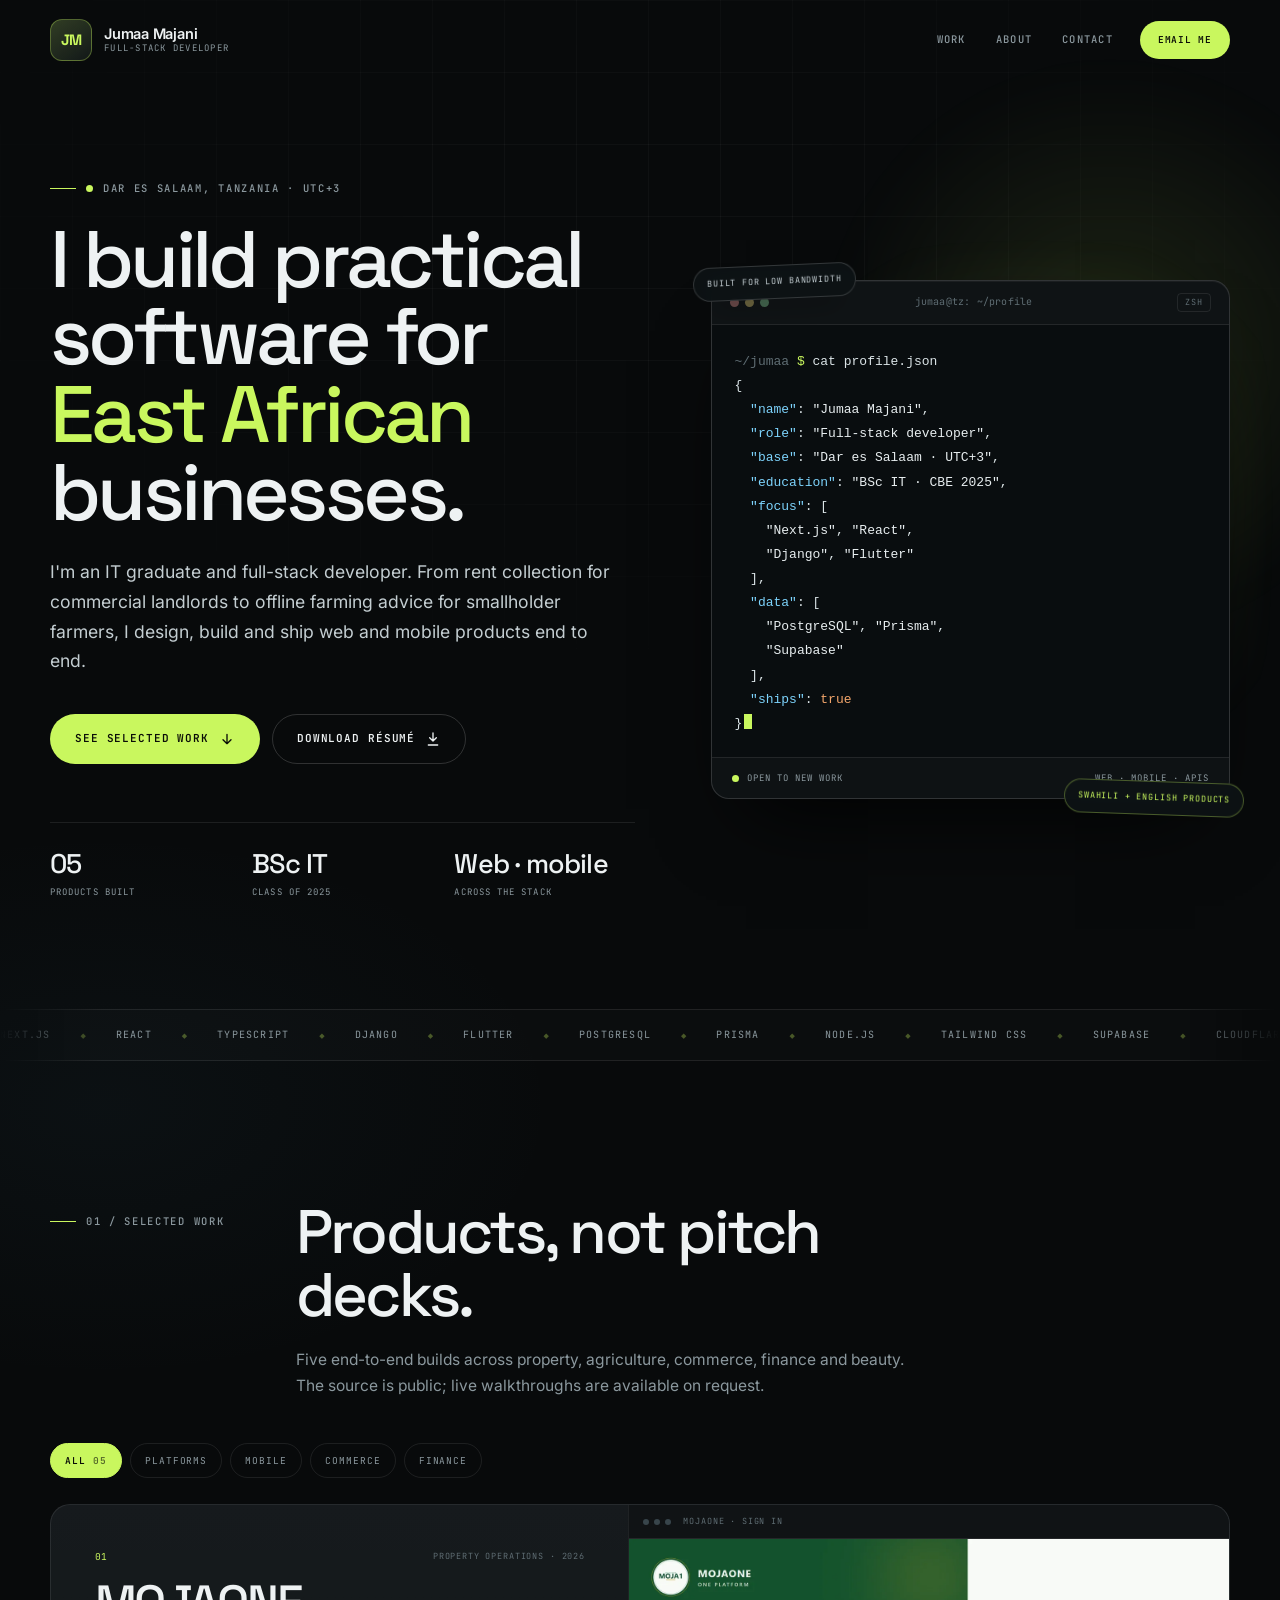
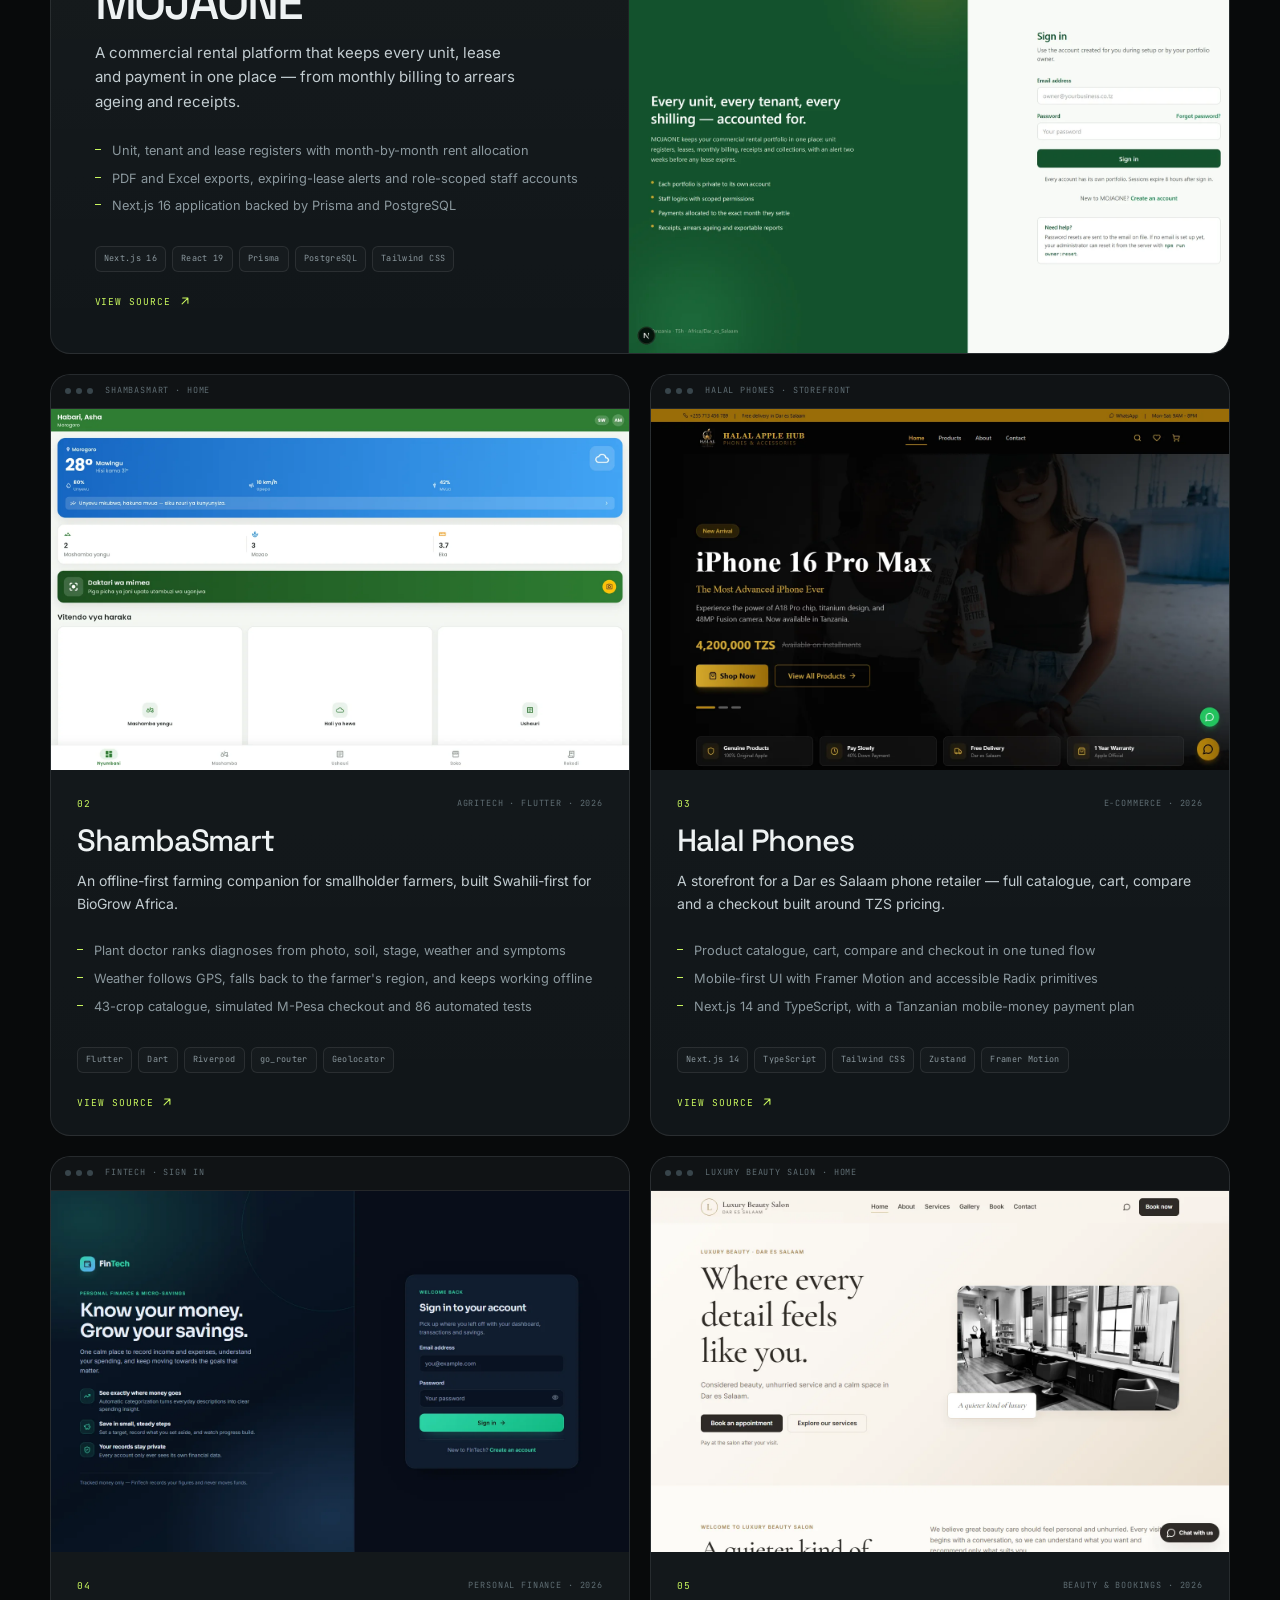
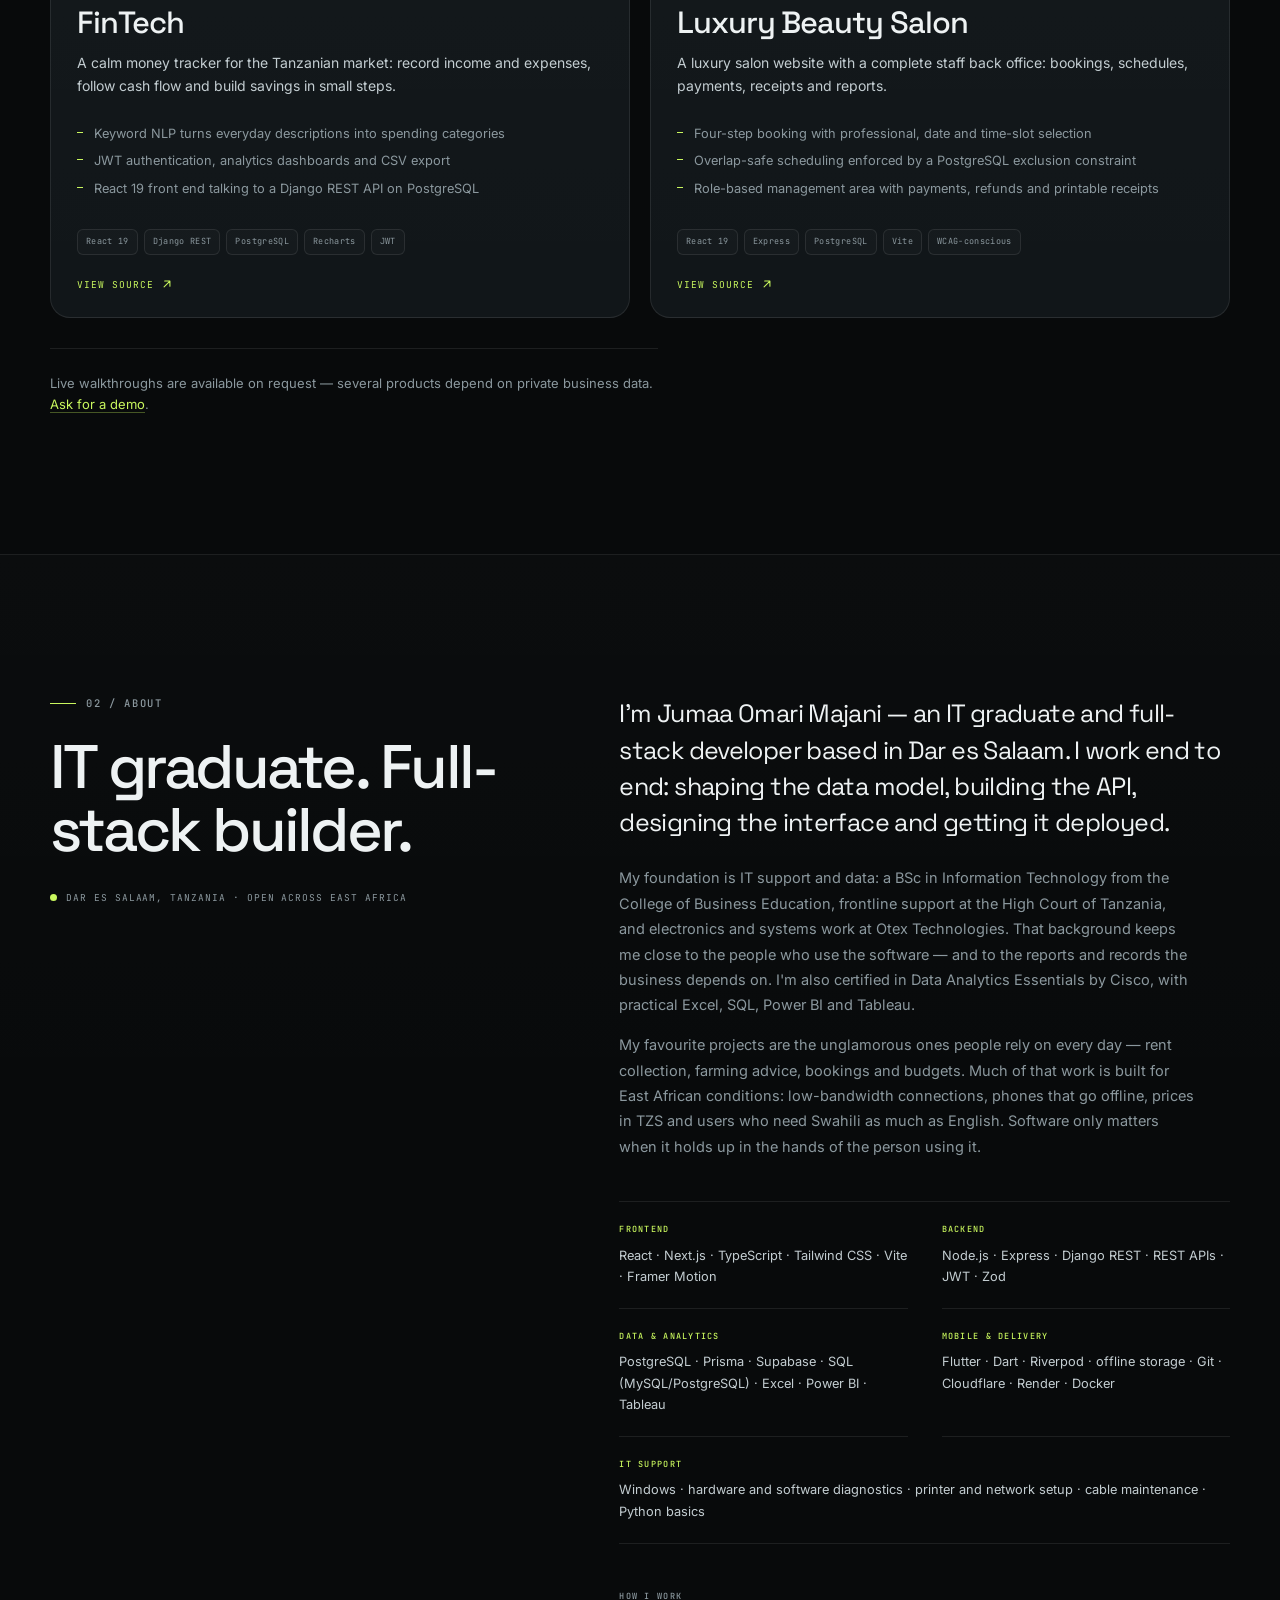
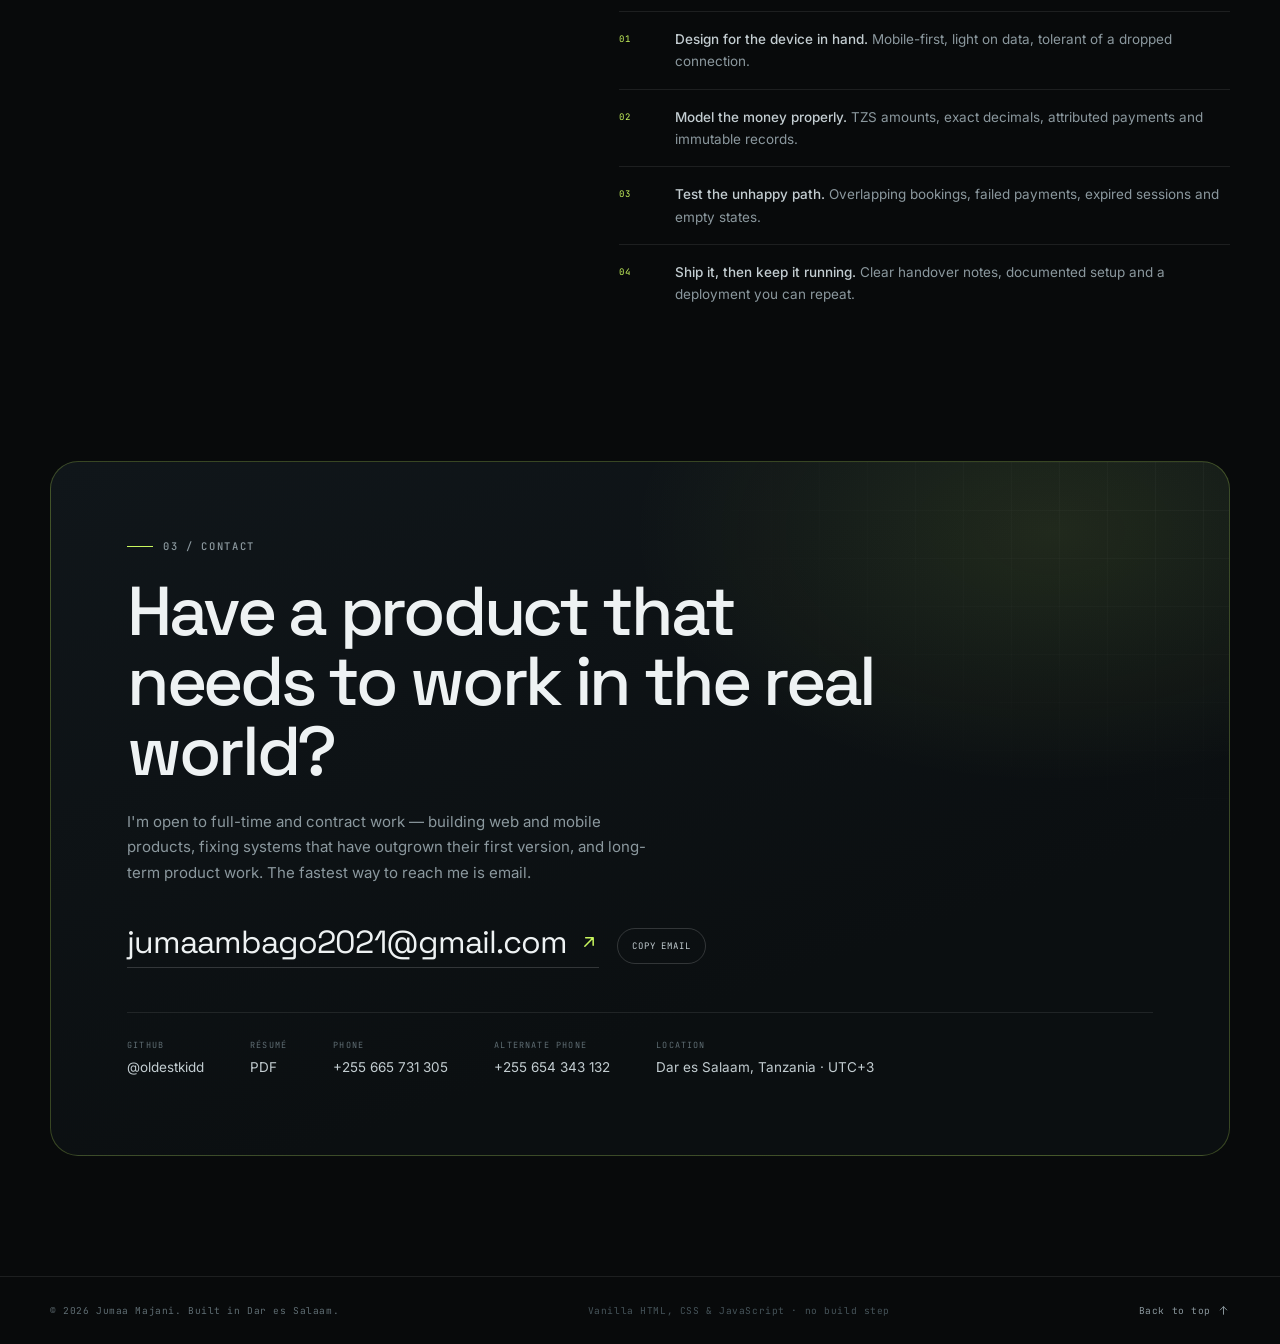
==== index.html @ 95058b96 "Publish portfolio with project case studies and downloadable CV" ====
<!doctype html>
<html lang="en">
<head>
  <meta charset="utf-8">
  <meta name="viewport" content="width=device-width, initial-scale=1">
  <title>Jumaa Majani — Full-Stack Developer &amp; IT Graduate</title>
  <meta name="description" content="Full-stack developer and IT graduate in Dar es Salaam building practical web and mobile products for East African businesses. Next.js, React, Django, Flutter, PostgreSQL and data analytics.">
  <meta name="author" content="Jumaa Omari Majani">
  <meta name="theme-color" content="#080a0b">
  <meta name="color-scheme" content="dark">

  <meta property="og:type" content="website">
  <meta property="og:url" content="https://oldestkidd.github.io/">
  <meta property="og:title" content="Jumaa Majani — Full-Stack Developer &amp; IT Graduate">
  <meta property="og:description" content="Practical web and mobile products for East African businesses, backed by IT support and data analytics.">
  <meta property="og:image" content="https://oldestkidd.github.io/assets/og-image.png">
  <meta property="og:image:width" content="1200">
  <meta property="og:image:height" content="630">
  <meta property="og:image:alt" content="Jumaa Majani, full-stack developer and IT graduate in Dar es Salaam">
  <meta name="twitter:card" content="summary_large_image">
  <meta name="twitter:title" content="Jumaa Majani — Full-Stack Developer &amp; IT Graduate">
  <meta name="twitter:description" content="Practical web and mobile products for East African businesses.">
  <meta name="twitter:image" content="https://oldestkidd.github.io/assets/og-image.png">

  <link rel="canonical" href="https://oldestkidd.github.io/">
  <link rel="icon" href="assets/favicon.svg" type="image/svg+xml">
  <link rel="apple-touch-icon" href="assets/favicon.svg">
  <link rel="preload" href="assets/fonts/space-grotesk.woff2" as="font" type="font/woff2" crossorigin>
  <link rel="preload" href="assets/fonts/inter.woff2" as="font" type="font/woff2" crossorigin>
  <link rel="stylesheet" href="styles.css">
  <noscript><link rel="stylesheet" href="noscript.css"></noscript>
  <script type="application/ld+json">
  {
    "@context": "https://schema.org",
    "@type": "Person",
    "name": "Jumaa Omari Majani",
    "alternateName": "Jumaa Majani",
    "jobTitle": "Full-stack Developer",
    "email": "mailto:jumaambago2021@gmail.com",
    "telephone": "+255665731305",
    "contactPoint": [
      { "@type": "ContactPoint", "telephone": "+255665731305", "contactType": "primary" },
      { "@type": "ContactPoint", "telephone": "+255654343132", "contactType": "alternate" }
    ],
    "url": "https://oldestkidd.github.io/",
    "sameAs": ["https://github.com/oldestkidd"],
    "address": { "@type": "PostalAddress", "addressLocality": "Dar es Salaam", "addressCountry": "TZ" },
    "alumniOf": { "@type": "CollegeOrUniversity", "name": "College of Business Education" },
    "hasCredential": {
      "@type": "EducationalOccupationalCredential",
      "name": "Data Analytics Essentials",
      "recognizedBy": { "@type": "Organization", "name": "Cisco" }
    },
    "knowsAbout": ["Next.js", "React", "Django", "Flutter", "PostgreSQL", "Prisma", "SQL", "Power BI", "Tableau", "data analytics"]
  }
  </script>
</head>
<body>
  <a class="skip-link" href="#main">Skip to content</a>
  <div class="scroll-progress" aria-hidden="true"><span id="scroll-progress-bar"></span></div>

  <header class="site-header" id="site-header">
    <div class="container header__inner">
      <a class="brand" href="#top" aria-label="Jumaa Majani, home">
        <span class="brand__mark" aria-hidden="true">JM</span>
        <span class="brand__text">
          <span class="brand__name">Jumaa Majani</span>
          <span class="brand__role">Full-stack developer</span>
        </span>
      </a>

      <button class="nav-toggle" id="nav-toggle" type="button" aria-expanded="false" aria-controls="primary-nav" aria-label="Open menu">
        <span></span>
        <span></span>
      </button>

      <nav class="nav" id="primary-nav" aria-label="Primary">
        <a class="nav__link" href="#work">Work</a>
        <a class="nav__link" href="#about">About</a>
        <a class="nav__link" href="#contact">Contact</a>
        <a class="btn btn--small nav__cta" href="mailto:jumaambago2021@gmail.com">Email me</a>
        <a class="nav__mobile-cv" href="assets/jumaa-majani-cv.pdf" download>Download résumé (PDF)</a>
      </nav>
    </div>
  </header>

  <main id="main">
    <section class="hero" id="top">
      <div class="hero__glow" aria-hidden="true"></div>
      <div class="container hero__inner">
        <div class="hero__copy" data-reveal>
          <p class="eyebrow"><span class="status-dot" aria-hidden="true"></span> Dar es Salaam, Tanzania · UTC+3</p>
          <h1>I build practical software for <span class="accent">East African</span> businesses.</h1>
          <p class="hero__lede">I'm an IT graduate and full-stack developer. From rent collection for commercial landlords to offline farming advice for smallholder farmers, I design, build and ship web and mobile products end to end.</p>

          <div class="hero__actions">
            <a class="btn" href="#work">
              See selected work
              <svg class="icon" viewBox="0 0 24 24" aria-hidden="true"><path d="M12 5v14M6 13l6 6 6-6"/></svg>
            </a>
            <a class="btn btn--ghost" href="assets/jumaa-majani-cv.pdf" download>
              Download résumé
              <svg class="icon" viewBox="0 0 24 24" aria-hidden="true"><path d="M12 3v12M7 10l5 5 5-5M5 21h14"/></svg>
            </a>
          </div>

          <dl class="hero__stats">
            <div>
              <dt>05</dt>
              <dd>Products built</dd>
            </div>
            <div>
              <dt>BSc IT</dt>
              <dd>Class of 2025</dd>
            </div>
            <div>
              <dt>Web · mobile</dt>
              <dd>Across the stack</dd>
            </div>
          </dl>
        </div>

        <div class="hero__visual" data-reveal>
          <div class="terminal">
            <div class="terminal__bar">
              <span class="terminal__dots" aria-hidden="true"><i></i><i></i><i></i></span>
              <span class="terminal__title">jumaa@tz: ~/profile</span>
              <span class="terminal__badge" aria-hidden="true">zsh</span>
            </div>
            <pre class="terminal__code" aria-label="Profile summary"><code><span class="t-muted">~/jumaa</span> <span class="t-accent">$</span> cat profile.json
{
  <span class="t-key">"name"</span>: <span class="t-string">"Jumaa Majani"</span>,
  <span class="t-key">"role"</span>: <span class="t-string">"Full-stack developer"</span>,
  <span class="t-key">"base"</span>: <span class="t-string">"Dar es Salaam · UTC+3"</span>,
  <span class="t-key">"education"</span>: <span class="t-string">"BSc IT · CBE 2025"</span>,
  <span class="t-key">"focus"</span>: [
    <span class="t-string">"Next.js"</span>, <span class="t-string">"React"</span>,
    <span class="t-string">"Django"</span>, <span class="t-string">"Flutter"</span>
  ],
  <span class="t-key">"data"</span>: [
    <span class="t-string">"PostgreSQL"</span>, <span class="t-string">"Prisma"</span>,
    <span class="t-string">"Supabase"</span>
  ],
  <span class="t-key">"ships"</span>: <span class="t-bool">true</span>
}<span class="terminal__cursor" aria-hidden="true"></span></code></pre>
            <div class="terminal__foot">
              <span><span class="status-dot" aria-hidden="true"></span> Open to new work</span>
              <span>web · mobile · APIs</span>
            </div>
          </div>

          <div class="hero__chip hero__chip--one" aria-hidden="true">Built for low bandwidth</div>
          <div class="hero__chip hero__chip--two" aria-hidden="true">Swahili + English products</div>
        </div>
      </div>

      <div class="marquee" aria-label="Technologies I work with">
        <div class="marquee__track">
          <span>Next.js</span><i aria-hidden="true">◆</i><span>React</span><i aria-hidden="true">◆</i><span>TypeScript</span><i aria-hidden="true">◆</i><span>Django</span><i aria-hidden="true">◆</i><span>Flutter</span><i aria-hidden="true">◆</i><span>PostgreSQL</span><i aria-hidden="true">◆</i><span>Prisma</span><i aria-hidden="true">◆</i><span>Node.js</span><i aria-hidden="true">◆</i><span>Tailwind CSS</span><i aria-hidden="true">◆</i><span>Supabase</span><i aria-hidden="true">◆</i><span>Cloudflare</span><i aria-hidden="true">◆</i><span>Render</span><i aria-hidden="true">◆</i>
          <span>Next.js</span><i aria-hidden="true">◆</i><span>React</span><i aria-hidden="true">◆</i><span>TypeScript</span><i aria-hidden="true">◆</i><span>Django</span><i aria-hidden="true">◆</i><span>Flutter</span><i aria-hidden="true">◆</i><span>PostgreSQL</span><i aria-hidden="true">◆</i><span>Prisma</span><i aria-hidden="true">◆</i><span>Node.js</span><i aria-hidden="true">◆</i><span>Tailwind CSS</span><i aria-hidden="true">◆</i><span>Supabase</span><i aria-hidden="true">◆</i><span>Cloudflare</span><i aria-hidden="true">◆</i><span>Render</span><i aria-hidden="true">◆</i>
        </div>
      </div>
    </section>

    <section class="work" id="work">
      <div class="container">
        <div class="section-head" data-reveal>
          <p class="eyebrow">01 / Selected work</p>
          <div>
            <h2>Products, not pitch decks.</h2>
            <p class="section-lede">Five end-to-end builds across property, agriculture, commerce, finance and beauty. The source is public; live walkthroughs are available on request.</p>
          </div>
        </div>

        <div class="work-filter" role="group" aria-label="Filter projects" data-reveal>
          <button class="filter is-active" type="button" data-filter="all" aria-pressed="true">All <span>05</span></button>
          <button class="filter" type="button" data-filter="platform" aria-pressed="false">Platforms</button>
          <button class="filter" type="button" data-filter="mobile" aria-pressed="false">Mobile</button>
          <button class="filter" type="button" data-filter="commerce" aria-pressed="false">Commerce</button>
          <button class="filter" type="button" data-filter="finance" aria-pressed="false">Finance</button>
        </div>

        <div class="work-grid" id="work-grid">
          <article class="project project--featured" data-cat="platform" data-reveal>
            <div class="project__media">
              <div class="browser" aria-hidden="true">
                <span class="browser__dots"><i></i><i></i><i></i></span>
                <span class="browser__label">MOJAONE · sign in</span>
              </div>
              <div class="project__shot">
                <img src="assets/projects/mojaone.webp" width="1600" height="1000" loading="lazy" alt="MOJAONE sign-in screen: a dark green brand panel reads 'Every unit, every tenant, every shilling — accounted for.'">
              </div>
            </div>
            <div class="project__body">
              <div class="project__top">
                <span class="project__index">01</span>
                <span class="project__cat">Property operations · 2026</span>
              </div>
              <h3>MOJAONE</h3>
              <p class="project__desc">A commercial rental platform that keeps every unit, lease and payment in one place — from monthly billing to arrears ageing and receipts.</p>
              <ul class="project__points">
                <li>Unit, tenant and lease registers with month-by-month rent allocation</li>
                <li>PDF and Excel exports, expiring-lease alerts and role-scoped staff accounts</li>
                <li>Next.js 16 application backed by Prisma and PostgreSQL</li>
              </ul>
              <ul class="tags" aria-label="Technologies">
                <li>Next.js 16</li><li>React 19</li><li>Prisma</li><li>PostgreSQL</li><li>Tailwind CSS</li>
              </ul>
              <a class="project__link" href="https://github.com/oldestkidd/mojaone" target="_blank" rel="noopener noreferrer">
                View source
                <svg class="icon" viewBox="0 0 24 24" aria-hidden="true"><path d="M7 17 17 7M8 7h9v9"/></svg>
              </a>
            </div>
          </article>

          <article class="project" data-cat="mobile" data-reveal>
            <div class="project__media">
              <div class="browser" aria-hidden="true">
                <span class="browser__dots"><i></i><i></i><i></i></span>
                <span class="browser__label">ShambaSmart · home</span>
              </div>
              <div class="project__shot">
                <img src="assets/projects/shambasmart.webp" width="1600" height="1000" loading="lazy" alt="ShambaSmart home screen in Swahili, showing weather for Morogoro, two farms, three crops and quick actions.">
              </div>
            </div>
            <div class="project__body">
              <div class="project__top">
                <span class="project__index">02</span>
                <span class="project__cat">AgriTech · Flutter · 2026</span>
              </div>
              <h3>ShambaSmart</h3>
              <p class="project__desc">An offline-first farming companion for smallholder farmers, built Swahili-first for BioGrow Africa.</p>
              <ul class="project__points">
                <li>Plant doctor ranks diagnoses from photo, soil, stage, weather and symptoms</li>
                <li>Weather follows GPS, falls back to the farmer's region, and keeps working offline</li>
                <li>43-crop catalogue, simulated M-Pesa checkout and 86 automated tests</li>
              </ul>
              <ul class="tags" aria-label="Technologies">
                <li>Flutter</li><li>Dart</li><li>Riverpod</li><li>go_router</li><li>Geolocator</li>
              </ul>
              <a class="project__link" href="https://github.com/oldestkidd/shambasmart2" target="_blank" rel="noopener noreferrer">
                View source
                <svg class="icon" viewBox="0 0 24 24" aria-hidden="true"><path d="M7 17 17 7M8 7h9v9"/></svg>
              </a>
            </div>
          </article>

          <article class="project" data-cat="commerce" data-reveal>
            <div class="project__media">
              <div class="browser" aria-hidden="true">
                <span class="browser__dots"><i></i><i></i><i></i></span>
                <span class="browser__label">Halal Phones · storefront</span>
              </div>
              <div class="project__shot">
                <img src="assets/projects/halal-phones.webp" width="1440" height="900" loading="lazy" alt="Halal Apple Hub storefront with a dark hero, iPhone 16 Pro Max, TZS pricing and a Shop Now button.">
              </div>
            </div>
            <div class="project__body">
              <div class="project__top">
                <span class="project__index">03</span>
                <span class="project__cat">E-commerce · 2026</span>
              </div>
              <h3>Halal Phones</h3>
              <p class="project__desc">A storefront for a Dar es Salaam phone retailer — full catalogue, cart, compare and a checkout built around TZS pricing.</p>
              <ul class="project__points">
                <li>Product catalogue, cart, compare and checkout in one tuned flow</li>
                <li>Mobile-first UI with Framer Motion and accessible Radix primitives</li>
                <li>Next.js 14 and TypeScript, with a Tanzanian mobile-money payment plan</li>
              </ul>
              <ul class="tags" aria-label="Technologies">
                <li>Next.js 14</li><li>TypeScript</li><li>Tailwind CSS</li><li>Zustand</li><li>Framer Motion</li>
              </ul>
              <a class="project__link" href="https://github.com/oldestkidd/halal-phones" target="_blank" rel="noopener noreferrer">
                View source
                <svg class="icon" viewBox="0 0 24 24" aria-hidden="true"><path d="M7 17 17 7M8 7h9v9"/></svg>
              </a>
            </div>
          </article>

          <article class="project" data-cat="finance" data-reveal>
            <div class="project__media">
              <div class="browser" aria-hidden="true">
                <span class="browser__dots"><i></i><i></i><i></i></span>
                <span class="browser__label">FinTech · sign in</span>
              </div>
              <div class="project__shot">
                <img src="assets/projects/fintech.webp" width="1440" height="900" loading="lazy" alt="FinTech sign-in page with the headline 'Know your money. Grow your savings.' and a green login form.">
              </div>
            </div>
            <div class="project__body">
              <div class="project__top">
                <span class="project__index">04</span>
                <span class="project__cat">Personal finance · 2026</span>
              </div>
              <h3>FinTech</h3>
              <p class="project__desc">A calm money tracker for the Tanzanian market: record income and expenses, follow cash flow and build savings in small steps.</p>
              <ul class="project__points">
                <li>Keyword NLP turns everyday descriptions into spending categories</li>
                <li>JWT authentication, analytics dashboards and CSV export</li>
                <li>React 19 front end talking to a Django REST API on PostgreSQL</li>
              </ul>
              <ul class="tags" aria-label="Technologies">
                <li>React 19</li><li>Django REST</li><li>PostgreSQL</li><li>Recharts</li><li>JWT</li>
              </ul>
              <a class="project__link" href="https://github.com/oldestkidd/fintech-app" target="_blank" rel="noopener noreferrer">
                View source
                <svg class="icon" viewBox="0 0 24 24" aria-hidden="true"><path d="M7 17 17 7M8 7h9v9"/></svg>
              </a>
            </div>
          </article>

          <article class="project" data-cat="platform" data-reveal>
            <div class="project__media">
              <div class="browser" aria-hidden="true">
                <span class="browser__dots"><i></i><i></i><i></i></span>
                <span class="browser__label">Luxury Beauty Salon · home</span>
              </div>
              <div class="project__shot">
                <img src="assets/projects/salon.webp" width="1440" height="900" loading="lazy" alt="Luxury Beauty Salon home page with editorial typography, a salon interior photo and a booking button.">
              </div>
            </div>
            <div class="project__body">
              <div class="project__top">
                <span class="project__index">05</span>
                <span class="project__cat">Beauty & bookings · 2026</span>
              </div>
              <h3>Luxury Beauty Salon</h3>
              <p class="project__desc">A luxury salon website with a complete staff back office: bookings, schedules, payments, receipts and reports.</p>
              <ul class="project__points">
                <li>Four-step booking with professional, date and time-slot selection</li>
                <li>Overlap-safe scheduling enforced by a PostgreSQL exclusion constraint</li>
                <li>Role-based management area with payments, refunds and printable receipts</li>
              </ul>
              <ul class="tags" aria-label="Technologies">
                <li>React 19</li><li>Express</li><li>PostgreSQL</li><li>Vite</li><li>WCAG-conscious</li>
              </ul>
              <a class="project__link" href="https://github.com/oldestkidd/Salon" target="_blank" rel="noopener noreferrer">
                View source
                <svg class="icon" viewBox="0 0 24 24" aria-hidden="true"><path d="M7 17 17 7M8 7h9v9"/></svg>
              </a>
            </div>
          </article>
        </div>

        <p class="work-note" data-reveal>Live walkthroughs are available on request — several products depend on private business data. <a href="mailto:jumaambago2021@gmail.com?subject=Portfolio%20walkthrough">Ask for a demo</a>.</p>
      </div>
    </section>

    <section class="about" id="about">
      <div class="container about__grid">
        <div class="about__intro" data-reveal>
          <p class="eyebrow">02 / About</p>
          <h2>IT graduate. Full-stack builder.</h2>
          <p class="about__meta"><span class="status-dot" aria-hidden="true"></span> Dar es Salaam, Tanzania · open across East Africa</p>
        </div>

        <div class="about__body" data-reveal>
          <p class="about__lead">I'm Jumaa Omari Majani — an IT graduate and full-stack developer based in Dar es Salaam. I work end to end: shaping the data model, building the API, designing the interface and getting it deployed.</p>
          <p>My foundation is IT support and data: a BSc in Information Technology from the College of Business Education, frontline support at the High Court of Tanzania, and electronics and systems work at Otex Technologies. That background keeps me close to the people who use the software — and to the reports and records the business depends on. I'm also certified in Data Analytics Essentials by Cisco, with practical Excel, SQL, Power BI and Tableau.</p>
          <p>My favourite projects are the unglamorous ones people rely on every day — rent collection, farming advice, bookings and budgets. Much of that work is built for East African conditions: low-bandwidth connections, phones that go offline, prices in TZS and users who need Swahili as much as English. Software only matters when it holds up in the hands of the person using it.</p>

          <div class="skills">
            <div class="skill">
              <h3>Frontend</h3>
              <p>React · Next.js · TypeScript · Tailwind CSS · Vite · Framer Motion</p>
            </div>
            <div class="skill">
              <h3>Backend</h3>
              <p>Node.js · Express · Django REST · REST APIs · JWT · Zod</p>
            </div>
            <div class="skill">
              <h3>Data &amp; analytics</h3>
              <p>PostgreSQL · Prisma · Supabase · SQL (MySQL/PostgreSQL) · Excel · Power BI · Tableau</p>
            </div>
            <div class="skill">
              <h3>Mobile &amp; delivery</h3>
              <p>Flutter · Dart · Riverpod · offline storage · Git · Cloudflare · Render · Docker</p>
            </div>
            <div class="skill">
              <h3>IT support</h3>
              <p>Windows · hardware and software diagnostics · printer and network setup · cable maintenance · Python basics</p>
            </div>
          </div>

          <div class="principles">
            <h3 class="principles__title">How I work</h3>
            <ol>
              <li>
                <span>01</span>
                <p><strong>Design for the device in hand.</strong> Mobile-first, light on data, tolerant of a dropped connection.</p>
              </li>
              <li>
                <span>02</span>
                <p><strong>Model the money properly.</strong> TZS amounts, exact decimals, attributed payments and immutable records.</p>
              </li>
              <li>
                <span>03</span>
                <p><strong>Test the unhappy path.</strong> Overlapping bookings, failed payments, expired sessions and empty states.</p>
              </li>
              <li>
                <span>04</span>
                <p><strong>Ship it, then keep it running.</strong> Clear handover notes, documented setup and a deployment you can repeat.</p>
              </li>
            </ol>
          </div>
        </div>
      </div>
    </section>

    <section class="contact" id="contact">
      <div class="container">
        <div class="contact__panel" data-reveal>
          <div class="contact__glow" aria-hidden="true"></div>
          <p class="eyebrow">03 / Contact</p>
          <h2>Have a product that needs to work in the real world?</h2>
          <p class="contact__lede">I'm open to full-time and contract work — building web and mobile products, fixing systems that have outgrown their first version, and long-term product work. The fastest way to reach me is email.</p>

          <div class="contact__email-row">
            <a class="contact__email" href="mailto:jumaambago2021@gmail.com">jumaambago2021@gmail.com
              <svg class="icon" viewBox="0 0 24 24" aria-hidden="true"><path d="M7 17 17 7M8 7h9v9"/></svg>
            </a>
            <button class="copy-btn" type="button" data-copy="jumaambago2021@gmail.com">Copy email</button>
            <span class="copy-status" role="status" aria-live="polite"></span>
          </div>

          <div class="contact__links">
            <a href="https://github.com/oldestkidd" target="_blank" rel="me noopener noreferrer">
              <span class="contact__link-label">GitHub</span>
              <span>@oldestkidd</span>
            </a>
            <a href="assets/jumaa-majani-cv.pdf" download>
              <span class="contact__link-label">Résumé</span>
              <span>PDF</span>
            </a>
            <a href="tel:+255665731305">
              <span class="contact__link-label">Phone</span>
              <span>+255 665 731 305</span>
            </a>
            <a href="tel:+255654343132">
              <span class="contact__link-label">Alternate phone</span>
              <span>+255 654 343 132</span>
            </a>
            <span class="contact__location">
              <span class="contact__link-label">Location</span>
              <span>Dar es Salaam, Tanzania · UTC+3</span>
            </span>
          </div>
        </div>
      </div>
    </section>
  </main>

  <footer class="site-footer">
    <div class="container footer__inner">
      <p>© <span id="year">2026</span> Jumaa Majani. Built in Dar es Salaam.</p>
      <p class="footer__build">Vanilla HTML, CSS &amp; JavaScript · no build step</p>
      <a href="#top" class="footer__top">Back to top <svg class="icon" viewBox="0 0 24 24" aria-hidden="true"><path d="M12 19V5M6 11l6-6 6 6"/></svg></a>
    </div>
  </footer>

  <script src="script.js" defer></script>
</body>
</html>
---- styles.css ----
/* ============================================================
   Jumaa Majani — portfolio styles
   ============================================================ */

@font-face {
  font-family: "Space Grotesk";
  src: url("assets/fonts/space-grotesk.woff2") format("woff2");
  font-weight: 400 700;
  font-display: swap;
}
@font-face {
  font-family: "Inter";
  src: url("assets/fonts/inter.woff2") format("woff2");
  font-weight: 400 600;
  font-display: swap;
}
@font-face {
  font-family: "JetBrains Mono";
  src: url("assets/fonts/jetbrains-mono.woff2") format("woff2");
  font-weight: 400 600;
  font-display: swap;
}

:root {
  --bg: #080a0b;
  --bg-soft: #0b0f11;
  --surface: #0f1417;
  --surface-2: #141b1f;
  --line: rgba(255, 255, 255, 0.085);
  --line-strong: rgba(255, 255, 255, 0.16);
  --text: #eef2f3;
  --text-soft: #c3cdd1;
  --muted: #8b989e;
  --faint: #5f6d73;
  --accent: #c9f75e;
  --accent-dim: rgba(201, 247, 94, 0.12);
  --accent-line: rgba(201, 247, 94, 0.32);
  --display: "Space Grotesk", "Segoe UI", system-ui, sans-serif;
  --sans: "Inter", "Segoe UI", system-ui, -apple-system, sans-serif;
  --mono: "JetBrains Mono", "SFMono-Regular", Consolas, monospace;
  --container: 1180px;
  --gutter: clamp(20px, 4vw, 48px);
  --header-h: 80px;
  --radius: 20px;
  --ease: cubic-bezier(0.22, 0.7, 0.2, 1);
}

*,
*::before,
*::after {
  box-sizing: border-box;
}

html {
  scroll-behavior: smooth;
  scroll-padding-top: calc(var(--header-h) + 24px);
  -webkit-text-size-adjust: 100%;
}

body {
  margin: 0;
  background:
    radial-gradient(900px 500px at 78% -8%, rgba(201, 247, 94, 0.07), transparent 60%),
    radial-gradient(700px 420px at 8% 18%, rgba(70, 130, 160, 0.055), transparent 65%),
    var(--bg);
  color: var(--text);
  font-family: var(--sans);
  font-size: 16px;
  line-height: 1.6;
  -webkit-font-smoothing: antialiased;
  text-rendering: optimizeLegibility;
  overflow-x: hidden;
}

body.nav-open {
  overflow: hidden;
}

img {
  max-width: 100%;
  display: block;
}

a {
  color: inherit;
  text-decoration: none;
}

button {
  font: inherit;
  color: inherit;
}

h1,
h2,
h3,
p {
  margin-top: 0;
}

h1,
h2,
h3 {
  font-family: var(--display);
  font-weight: 500;
  letter-spacing: -0.035em;
}

::selection {
  background: var(--accent);
  color: #0a0d07;
}

:focus-visible {
  outline: 2px solid var(--accent);
  outline-offset: 3px;
  border-radius: 2px;
}

.container {
  width: min(var(--container), calc(100% - (var(--gutter) * 2)));
  margin-inline: auto;
}

.icon {
  width: 18px;
  height: 18px;
  fill: none;
  stroke: currentColor;
  stroke-width: 1.8;
  stroke-linecap: round;
  stroke-linejoin: round;
  flex: none;
}

.skip-link {
  position: fixed;
  top: 12px;
  left: 12px;
  z-index: 200;
  padding: 12px 18px;
  background: var(--accent);
  color: #0a0d07;
  font-family: var(--mono);
  font-size: 11px;
  text-transform: uppercase;
  letter-spacing: 0.08em;
  border-radius: 8px;
  transform: translateY(-160%);
  transition: transform 0.2s var(--ease);
}

.skip-link:focus {
  transform: translateY(0);
}

.scroll-progress {
  position: fixed;
  inset: 0 0 auto;
  height: 2px;
  z-index: 120;
  background: transparent;
}

.scroll-progress span {
  display: block;
  height: 100%;
  width: 0;
  background: linear-gradient(90deg, #7ea82b, var(--accent));
  box-shadow: 0 0 12px rgba(201, 247, 94, 0.5);
}

.status-dot {
  width: 7px;
  height: 7px;
  border-radius: 50%;
  background: var(--accent);
  box-shadow: 0 0 0 0 rgba(201, 247, 94, 0.55);
  display: inline-block;
  flex: none;
  animation: pulse 2.8s infinite;
}

@keyframes pulse {
  0% { box-shadow: 0 0 0 0 rgba(201, 247, 94, 0.45); }
  70% { box-shadow: 0 0 0 7px rgba(201, 247, 94, 0); }
  100% { box-shadow: 0 0 0 0 rgba(201, 247, 94, 0); }
}

.eyebrow {
  display: flex;
  align-items: center;
  gap: 10px;
  margin: 0;
  font-family: var(--mono);
  font-size: 10.5px;
  font-weight: 500;
  letter-spacing: 0.16em;
  text-transform: uppercase;
  color: var(--muted);
}

.eyebrow::before {
  content: "";
  width: 26px;
  height: 1px;
  background: var(--accent);
  flex: none;
}

/* ---------- Header ---------- */

.site-header {
  position: fixed;
  inset: 0 0 auto;
  z-index: 100;
  height: var(--header-h);
  transition: background 0.3s var(--ease), border-color 0.3s var(--ease), backdrop-filter 0.3s var(--ease);
  border-bottom: 1px solid transparent;
}

.site-header.is-scrolled,
.site-header.nav-visible {
  background: rgba(8, 10, 11, 0.82);
  border-bottom-color: var(--line);
  -webkit-backdrop-filter: blur(18px);
  backdrop-filter: blur(18px);
}

.header__inner {
  height: 100%;
  display: flex;
  align-items: center;
  justify-content: space-between;
  gap: 24px;
}

.brand {
  display: inline-flex;
  align-items: center;
  gap: 12px;
  min-width: 0;
}

.brand__mark {
  width: 42px;
  height: 42px;
  display: grid;
  place-items: center;
  flex: none;
  border: 1px solid var(--accent-line);
  border-radius: 12px;
  background:
    linear-gradient(145deg, rgba(201, 247, 94, 0.18), rgba(201, 247, 94, 0.02)),
    var(--surface);
  color: var(--accent);
  font-family: var(--display);
  font-size: 15px;
  font-weight: 700;
  letter-spacing: -0.04em;
}

.brand__text {
  display: flex;
  flex-direction: column;
  line-height: 1.2;
}

.brand__name {
  font-size: 14.5px;
  font-weight: 600;
  letter-spacing: -0.015em;
}

.brand__role {
  font-family: var(--mono);
  font-size: 9px;
  letter-spacing: 0.14em;
  text-transform: uppercase;
  color: var(--muted);
}

.nav {
  display: flex;
  align-items: center;
  gap: 4px;
}

.nav__link {
  padding: 9px 13px;
  font-family: var(--mono);
  font-size: 10.5px;
  font-weight: 500;
  letter-spacing: 0.12em;
  text-transform: uppercase;
  color: var(--muted);
  border-radius: 8px;
  transition: color 0.2s var(--ease), background 0.2s var(--ease);
}

.nav__link:hover,
.nav__link.is-active {
  color: var(--text);
}

.nav__link.is-active {
  color: var(--accent);
}

.nav__cta {
  margin-left: 10px;
}

.nav__mobile-cv {
  display: none;
}

.nav-toggle {
  display: none;
  width: 44px;
  height: 44px;
  padding: 0;
  border: 1px solid var(--line-strong);
  border-radius: 10px;
  background: transparent;
  cursor: pointer;
  position: relative;
}

.nav-toggle span {
  position: absolute;
  left: 12px;
  right: 12px;
  height: 1.5px;
  background: var(--text);
  transition: transform 0.25s var(--ease), top 0.25s var(--ease), opacity 0.2s;
}

.nav-toggle span:nth-child(1) { top: 17px; }
.nav-toggle span:nth-child(2) { top: 25px; }

.nav-toggle[aria-expanded="true"] span:nth-child(1) {
  top: 21px;
  transform: rotate(45deg);
}
.nav-toggle[aria-expanded="true"] span:nth-child(2) {
  top: 21px;
  transform: rotate(-45deg);
}

/* ---------- Buttons ---------- */

.btn {
  display: inline-flex;
  align-items: center;
  justify-content: center;
  gap: 10px;
  min-height: 50px;
  padding: 0 24px;
  border: 1px solid transparent;
  border-radius: 999px;
  background: var(--accent);
  color: #0a0d07;
  font-family: var(--mono);
  font-size: 11px;
  font-weight: 600;
  letter-spacing: 0.08em;
  text-transform: uppercase;
  cursor: pointer;
  transition: transform 0.2s var(--ease), box-shadow 0.2s var(--ease), background 0.2s var(--ease), border-color 0.2s var(--ease);
}

.btn:hover {
  transform: translateY(-2px);
  box-shadow: 0 12px 30px -12px rgba(201, 247, 94, 0.55);
}

.btn:active {
  transform: translateY(0);
}

.btn .icon {
  width: 16px;
  height: 16px;
  stroke-width: 2;
}

.btn--ghost {
  background: transparent;
  color: var(--text);
  border-color: var(--line-strong);
}

.btn--ghost:hover {
  border-color: var(--accent-line);
  box-shadow: none;
  background: rgba(255, 255, 255, 0.025);
}

.btn--small {
  min-height: 38px;
  padding: 0 17px;
  font-size: 9.5px;
}

/* ---------- Hero ---------- */

.hero {
  position: relative;
  padding-top: calc(var(--header-h) + clamp(58px, 8vw, 100px));
  overflow: hidden;
}

.hero::before {
  content: "";
  position: absolute;
  inset: 0;
  background-image:
    linear-gradient(rgba(255, 255, 255, 0.032) 1px, transparent 1px),
    linear-gradient(90deg, rgba(255, 255, 255, 0.032) 1px, transparent 1px);
  background-size: 72px 72px;
  -webkit-mask-image: radial-gradient(ellipse 80% 60% at 50% 22%, #000 20%, transparent 75%);
  mask-image: radial-gradient(ellipse 80% 60% at 50% 22%, #000 20%, transparent 75%);
  pointer-events: none;
}

.hero__glow {
  position: absolute;
  width: 620px;
  height: 620px;
  right: -140px;
  top: 40px;
  border-radius: 50%;
  background: radial-gradient(circle, rgba(201, 247, 94, 0.11), transparent 65%);
  filter: blur(20px);
  pointer-events: none;
}

.hero__inner {
  position: relative;
  display: grid;
  grid-template-columns: minmax(0, 1.06fr) minmax(0, 0.94fr);
  gap: clamp(44px, 6vw, 86px);
  align-items: center;
  padding-bottom: clamp(70px, 9vw, 110px);
}

.hero__copy h1 {
  margin: 24px 0 26px;
  font-size: clamp(2.9rem, 6.25vw, 5.6rem);
  line-height: 0.97;
  letter-spacing: -0.045em;
  max-width: 13ch;
}

.hero__copy h1 .accent {
  color: var(--accent);
}

.hero__lede {
  max-width: 52ch;
  margin-bottom: 0;
  color: var(--text-soft);
  font-size: clamp(15.5px, 1.5vw, 17.5px);
  line-height: 1.7;
}

.hero__actions {
  display: flex;
  flex-wrap: wrap;
  gap: 12px;
  margin-top: 38px;
}

.hero__stats {
  display: grid;
  grid-template-columns: repeat(3, minmax(0, 1fr));
  gap: 22px;
  margin: 58px 0 0;
  padding-top: 26px;
  border-top: 1px solid var(--line);
}

.hero__stats dt {
  font-family: var(--display);
  font-size: clamp(20px, 2.2vw, 27px);
  font-weight: 500;
  letter-spacing: -0.03em;
  line-height: 1.1;
}

.hero__stats dd {
  margin: 6px 0 0;
  font-family: var(--mono);
  font-size: 9px;
  letter-spacing: 0.12em;
  text-transform: uppercase;
  color: var(--muted);
}

.hero__visual {
  position: relative;
}

.hero__visual::before {
  content: "";
  position: absolute;
  inset: -30px;
  background: radial-gradient(circle at 60% 45%, rgba(201, 247, 94, 0.09), transparent 62%);
  filter: blur(10px);
  pointer-events: none;
}

.terminal {
  position: relative;
  border: 1px solid var(--line-strong);
  border-radius: 18px;
  background: #090d0f;
  box-shadow:
    0 45px 80px -35px rgba(0, 0, 0, 0.9),
    inset 0 1px 0 rgba(255, 255, 255, 0.05);
  overflow: hidden;
}

.terminal__bar {
  height: 44px;
  padding: 0 18px;
  display: flex;
  align-items: center;
  gap: 12px;
  border-bottom: 1px solid var(--line);
  background: rgba(255, 255, 255, 0.022);
  font-family: var(--mono);
  font-size: 10px;
  color: var(--faint);
}

.terminal__dots {
  display: flex;
  gap: 6px;
}

.terminal__dots i {
  width: 9px;
  height: 9px;
  border-radius: 50%;
  background: #334046;
}

.terminal__dots i:first-child { background: #6b4a4a; }
.terminal__dots i:nth-child(2) { background: #6d6540; }
.terminal__dots i:nth-child(3) { background: #44664f; }

.terminal__title {
  flex: 1;
  text-align: center;
  letter-spacing: 0.02em;
}

.terminal__badge {
  padding: 2px 7px;
  border: 1px solid var(--line);
  border-radius: 4px;
  font-size: 8.5px;
  letter-spacing: 0.1em;
  text-transform: uppercase;
}

.terminal__code {
  margin: 0;
  padding: 24px 22px 22px;
  overflow-x: auto;
  font-family: var(--mono);
  font-size: clamp(11px, 1.12vw, 13px);
  line-height: 1.78;
  color: #dbe4e7;
  tab-size: 2;
}

.t-muted { color: var(--faint); }
.t-accent { color: var(--accent); }
.t-key { color: #7dd3fc; }
.t-string { color: #e8eef0; }
.t-bool { color: #f2a56b; }

.terminal__cursor {
  display: inline-block;
  width: 8px;
  height: 15px;
  margin-left: 2px;
  background: var(--accent);
  vertical-align: -2px;
  animation: blink 1.15s step-end infinite;
}

@keyframes blink {
  0%, 45% { opacity: 1; }
  50%, 100% { opacity: 0; }
}

.terminal__foot {
  display: flex;
  align-items: center;
  justify-content: space-between;
  gap: 14px;
  padding: 13px 20px;
  border-top: 1px solid var(--line);
  background: rgba(255, 255, 255, 0.018);
  font-family: var(--mono);
  font-size: 9px;
  letter-spacing: 0.11em;
  text-transform: uppercase;
  color: var(--muted);
}

.terminal__foot span {
  display: inline-flex;
  align-items: center;
  gap: 8px;
}

.hero__chip {
  position: absolute;
  z-index: 2;
  padding: 9px 13px;
  border: 1px solid var(--line-strong);
  border-radius: 999px;
  background: rgba(13, 18, 20, 0.92);
  -webkit-backdrop-filter: blur(10px);
  backdrop-filter: blur(10px);
  font-family: var(--mono);
  font-size: 8.5px;
  letter-spacing: 0.1em;
  text-transform: uppercase;
  color: var(--text-soft);
  box-shadow: 0 16px 30px -14px rgba(0, 0, 0, 0.8);
}

.hero__chip--one {
  top: -15px;
  left: -18px;
  transform: rotate(-2.5deg);
}

.hero__chip--two {
  right: -14px;
  bottom: -15px;
  transform: rotate(2deg);
  border-color: var(--accent-line);
  color: var(--accent);
}

/* ---------- Marquee ---------- */

.marquee {
  position: relative;
  padding: 17px 0;
  border-top: 1px solid var(--line);
  border-bottom: 1px solid var(--line);
  overflow: hidden;
  background: rgba(255, 255, 255, 0.014);
  -webkit-mask-image: linear-gradient(90deg, transparent, #000 8%, #000 92%, transparent);
  mask-image: linear-gradient(90deg, transparent, #000 8%, #000 92%, transparent);
}

.marquee__track {
  display: flex;
  align-items: center;
  gap: 30px;
  width: max-content;
  animation: marquee 48s linear infinite;
}

.marquee__track span {
  font-family: var(--mono);
  font-size: 10px;
  letter-spacing: 0.12em;
  text-transform: uppercase;
  color: var(--muted);
  white-space: nowrap;
}

.marquee__track i {
  font-style: normal;
  font-size: 7px;
  color: var(--accent-line);
}

@keyframes marquee {
  to { transform: translateX(-50%); }
}

/* ---------- Shared sections ---------- */

.work,
.about {
  padding: clamp(88px, 11vw, 140px) 0;
  position: relative;
}

.section-head {
  display: grid;
  grid-template-columns: 210px minmax(0, 1fr);
  gap: 36px;
  align-items: start;
  margin-bottom: 44px;
}

.section-head .eyebrow {
  padding-top: 12px;
}

.section-head h2,
.about__intro h2 {
  margin-bottom: 0;
  font-size: clamp(2.35rem, 4.8vw, 4.2rem);
  line-height: 1.02;
  letter-spacing: -0.045em;
  max-width: 16ch;
}

.section-lede {
  max-width: 62ch;
  margin: 20px 0 0;
  color: var(--muted);
  font-size: 15.5px;
  line-height: 1.7;
}

/* ---------- Work ---------- */

.work-filter {
  display: flex;
  flex-wrap: wrap;
  gap: 8px;
  margin-bottom: 26px;
}

.filter {
  display: inline-flex;
  align-items: center;
  gap: 7px;
  padding: 9px 14px;
  border: 1px solid var(--line);
  border-radius: 999px;
  background: transparent;
  color: var(--muted);
  font-family: var(--mono);
  font-size: 9.5px;
  letter-spacing: 0.1em;
  text-transform: uppercase;
  cursor: pointer;
  transition: color 0.2s var(--ease), border-color 0.2s var(--ease), background 0.2s var(--ease);
}

.filter span {
  opacity: 0.55;
}

.filter:hover {
  color: var(--text);
  border-color: var(--line-strong);
}

.filter.is-active {
  background: var(--accent);
  border-color: var(--accent);
  color: #0a0d07;
  font-weight: 600;
}

.filter.is-active span {
  opacity: 0.6;
}

.work-grid {
  display: grid;
  grid-template-columns: repeat(12, minmax(0, 1fr));
  gap: 20px;
}

.project {
  grid-column: span 6;
  position: relative;
  display: flex;
  flex-direction: column;
  min-width: 0;
  border: 1px solid var(--line);
  border-radius: var(--radius);
  background:
    linear-gradient(180deg, rgba(255, 255, 255, 0.028), rgba(255, 255, 255, 0.008)),
    var(--surface);
  overflow: hidden;
  transition: transform 0.35s var(--ease), border-color 0.35s var(--ease), box-shadow 0.35s var(--ease);
  animation: cardIn 0.4s var(--ease) both;
}

@keyframes cardIn {
  from { opacity: 0; transform: translateY(10px); }
  to { opacity: 1; transform: none; }
}

.project::after {
  content: "";
  position: absolute;
  inset: 0;
  border-radius: inherit;
  background: radial-gradient(420px circle at var(--mx, 50%) var(--my, 50%), rgba(201, 247, 94, 0.075), transparent 62%);
  opacity: 0;
  transition: opacity 0.3s var(--ease);
  pointer-events: none;
  z-index: 1;
}

.project:hover {
  border-color: rgba(201, 247, 94, 0.32);
  transform: translateY(-4px);
  box-shadow: 0 30px 60px -35px rgba(0, 0, 0, 0.9);
}

.project:hover::after {
  opacity: 1;
}

.project--featured {
  grid-column: span 12;
  display: grid;
  grid-template-columns: minmax(0, 1fr) minmax(0, 1.04fr);
}

.project__media {
  position: relative;
  z-index: 2;
  background: #0a0d0f;
  display: flex;
  flex-direction: column;
  min-height: 0;
}

.project--featured .project__media {
  order: 2;
  border-left: 1px solid var(--line);
}

.project--featured .project__shot {
  flex: 1;
  height: auto;
  aspect-ratio: auto;
}

.project--featured .project__shot img {
  object-position: left center;
}

.browser {
  height: 34px;
  flex: none;
  padding: 0 14px;
  display: flex;
  align-items: center;
  gap: 12px;
  border-bottom: 1px solid var(--line);
  background: rgba(255, 255, 255, 0.022);
}

.browser__dots {
  display: flex;
  gap: 5px;
}

.browser__dots i {
  width: 6px;
  height: 6px;
  border-radius: 50%;
  background: #38454b;
}

.browser__label {
  font-family: var(--mono);
  font-size: 8.5px;
  letter-spacing: 0.1em;
  text-transform: uppercase;
  color: var(--faint);
  white-space: nowrap;
  overflow: hidden;
  text-overflow: ellipsis;
}

.project__shot {
  overflow: hidden;
  aspect-ratio: 16 / 10;
  background: #0a0d0f;
}

.project__shot img {
  width: 100%;
  height: 100%;
  object-fit: cover;
  object-position: top center;
  transition: transform 0.7s var(--ease);
}

.project:hover .project__shot img {
  transform: scale(1.025);
}

.project__body {
  position: relative;
  z-index: 2;
  display: flex;
  flex-direction: column;
  flex: 1;
  padding: 26px 26px 25px;
}

.project--featured .project__body {
  order: 1;
  padding: clamp(28px, 3.4vw, 44px);
}

.project__top {
  display: flex;
  align-items: center;
  justify-content: space-between;
  gap: 14px;
  margin-bottom: 14px;
}

.project__index {
  font-family: var(--mono);
  font-size: 9.5px;
  letter-spacing: 0.08em;
  color: var(--accent);
}

.project__cat {
  font-family: var(--mono);
  font-size: 8.5px;
  letter-spacing: 0.1em;
  text-transform: uppercase;
  color: var(--faint);
  text-align: right;
}

.project h3 {
  margin: 0 0 12px;
  font-size: clamp(25px, 2.4vw, 31px);
  line-height: 1.05;
}

.project--featured h3 {
  font-size: clamp(34px, 4vw, 48px);
  letter-spacing: -0.045em;
}

.project__desc {
  margin: 0;
  color: var(--text-soft);
  font-size: 14px;
  line-height: 1.65;
}

.project--featured .project__desc {
  max-width: 48ch;
  font-size: 15px;
}

.project__points {
  list-style: none;
  margin: 18px 0 0;
  padding: 0;
}

.project__points li {
  position: relative;
  margin: 8px 0;
  padding-left: 17px;
  color: var(--muted);
  font-size: 12.8px;
  line-height: 1.55;
}

.project__points li::before {
  content: "";
  position: absolute;
  left: 0;
  top: 0.62em;
  width: 6px;
  height: 1px;
  background: var(--accent);
}

.tags {
  display: flex;
  flex-wrap: wrap;
  gap: 6px;
  list-style: none;
  margin: 22px 0 0;
  padding: 0;
}

.tags li {
  padding: 5px 8px;
  border: 1px solid var(--line);
  border-radius: 6px;
  background: rgba(255, 255, 255, 0.018);
  font-family: var(--mono);
  font-size: 8.5px;
  letter-spacing: 0.04em;
  color: var(--muted);
  white-space: nowrap;
}

.project__link {
  margin-top: auto;
  padding-top: 22px;
  display: inline-flex;
  align-items: center;
  gap: 7px;
  align-self: flex-start;
  font-family: var(--mono);
  font-size: 9.5px;
  letter-spacing: 0.1em;
  text-transform: uppercase;
  color: var(--accent);
  transition: gap 0.2s var(--ease);
}

.project__link .icon {
  width: 14px;
  height: 14px;
}

.project__link:hover {
  gap: 11px;
}

.work-note {
  margin: 30px 0 0;
  padding-top: 24px;
  border-top: 1px solid var(--line);
  max-width: 76ch;
  color: var(--muted);
  font-size: 13px;
}

.work-note a {
  color: var(--accent);
  border-bottom: 1px solid var(--accent-line);
  transition: border-color 0.2s;
}

.work-note a:hover {
  border-bottom-color: var(--accent);
}

/* ---------- About ---------- */

.about {
  border-top: 1px solid var(--line);
  background: linear-gradient(180deg, rgba(255, 255, 255, 0.012), transparent 40%);
}

.about__grid {
  display: grid;
  grid-template-columns: minmax(0, 0.88fr) minmax(0, 1.12fr);
  gap: clamp(44px, 7vw, 96px);
  align-items: start;
}

.about__intro {
  position: sticky;
  top: calc(var(--header-h) + 40px);
}

.about__intro h2 {
  margin-top: 24px;
  max-width: 12ch;
}

.about__meta {
  display: flex;
  align-items: center;
  gap: 9px;
  margin: 28px 0 0;
  font-family: var(--mono);
  font-size: 9.5px;
  letter-spacing: 0.1em;
  text-transform: uppercase;
  color: var(--muted);
}

.about__lead {
  color: var(--text);
  font-family: var(--display);
  font-size: clamp(20px, 2.1vw, 25px);
  line-height: 1.45;
  letter-spacing: -0.025em;
}

.about__body > p:not(.about__lead) {
  color: var(--muted);
  font-size: 14.5px;
  line-height: 1.75;
  max-width: 64ch;
}

.skills {
  display: grid;
  grid-template-columns: repeat(2, minmax(0, 1fr));
  column-gap: 34px;
  margin-top: 42px;
  border-top: 1px solid var(--line);
}

.skill {
  padding: 21px 0;
  border-bottom: 1px solid var(--line);
}

.skill:last-child:nth-child(odd) {
  grid-column: 1 / -1;
}

.skill h3 {
  margin: 0 0 8px;
  font-family: var(--mono);
  font-size: 8.5px;
  font-weight: 500;
  letter-spacing: 0.15em;
  text-transform: uppercase;
  color: var(--accent);
}

.skill p {
  margin: 0;
  color: var(--text-soft);
  font-size: 12.8px;
  line-height: 1.65;
}

.principles {
  margin-top: 46px;
}

.principles__title {
  margin: 0 0 8px;
  font-family: var(--mono);
  font-size: 8.5px;
  font-weight: 500;
  letter-spacing: 0.15em;
  text-transform: uppercase;
  color: var(--muted);
}

.principles ol {
  list-style: none;
  margin: 0;
  padding: 0;
}

.principles li {
  display: grid;
  grid-template-columns: 42px minmax(0, 1fr);
  gap: 14px;
  padding: 16px 0;
  border-top: 1px solid var(--line);
}

.principles li > span {
  font-family: var(--mono);
  font-size: 9px;
  letter-spacing: 0.08em;
  color: var(--accent);
  padding-top: 4px;
}

.principles li p {
  margin: 0;
  color: var(--muted);
  font-size: 13.5px;
  line-height: 1.65;
}

.principles li strong {
  color: var(--text-soft);
  font-weight: 500;
}

/* ---------- Contact ---------- */

.contact {
  padding: 0 0 clamp(80px, 10vw, 120px);
}

.contact__panel {
  position: relative;
  overflow: hidden;
  padding: clamp(32px, 6vw, 76px);
  border: 1px solid rgba(201, 247, 94, 0.24);
  border-radius: 28px;
  background:
    radial-gradient(700px 420px at 85% 10%, rgba(201, 247, 94, 0.1), transparent 60%),
    linear-gradient(160deg, #10161a, #0b0f11 70%);
}

.contact__panel::before {
  content: "";
  position: absolute;
  inset: 0;
  background-image:
    linear-gradient(rgba(255, 255, 255, 0.03) 1px, transparent 1px),
    linear-gradient(90deg, rgba(255, 255, 255, 0.03) 1px, transparent 1px);
  background-size: 48px 48px;
  -webkit-mask-image: radial-gradient(ellipse 70% 80% at 100% 0%, #000, transparent 75%);
  mask-image: radial-gradient(ellipse 70% 80% at 100% 0%, #000, transparent 75%);
  pointer-events: none;
}

.contact__panel > * {
  position: relative;
}

.contact__panel h2 {
  max-width: 17ch;
  margin: 22px 0;
  font-size: clamp(2.3rem, 5.4vw, 4.7rem);
  line-height: 1.01;
  letter-spacing: -0.048em;
}

.contact__lede {
  max-width: 58ch;
  margin: 0;
  color: var(--muted);
  font-size: 15px;
  line-height: 1.7;
}

.contact__email-row {
  display: flex;
  flex-wrap: wrap;
  align-items: center;
  gap: 14px 18px;
  margin-top: 38px;
}

.contact__email {
  display: inline-flex;
  align-items: center;
  gap: 12px;
  font-family: var(--display);
  font-size: clamp(1.15rem, 2.9vw, 2rem);
  line-height: 1.2;
  letter-spacing: -0.03em;
  color: var(--text);
  border-bottom: 1px solid var(--line-strong);
  padding-bottom: 6px;
  transition: color 0.2s var(--ease), border-color 0.2s var(--ease);
  word-break: break-word;
}

.contact__email .icon {
  width: 20px;
  height: 20px;
  color: var(--accent);
}

.contact__email:hover {
  color: var(--accent);
  border-bottom-color: var(--accent);
}

.copy-btn {
  padding: 10px 14px;
  border: 1px solid var(--line-strong);
  border-radius: 999px;
  background: transparent;
  color: var(--text-soft);
  font-family: var(--mono);
  font-size: 9px;
  letter-spacing: 0.1em;
  text-transform: uppercase;
  cursor: pointer;
  transition: border-color 0.2s, color 0.2s, background 0.2s;
}

.copy-btn:hover {
  color: var(--accent);
  border-color: var(--accent-line);
  background: rgba(201, 247, 94, 0.05);
}

.copy-status {
  font-family: var(--mono);
  font-size: 9px;
  letter-spacing: 0.1em;
  text-transform: uppercase;
  color: var(--accent);
  min-height: 1em;
}

.contact__links {
  display: flex;
  flex-wrap: wrap;
  gap: 22px 46px;
  margin-top: 44px;
  padding-top: 26px;
  border-top: 1px solid var(--line);
}

.contact__links a,
.contact__location {
  display: flex;
  flex-direction: column;
  gap: 4px;
  transition: color 0.2s;
}

.contact__links a:hover {
  color: var(--accent);
}

.contact__link-label {
  font-family: var(--mono);
  font-size: 8.5px;
  letter-spacing: 0.14em;
  text-transform: uppercase;
  color: var(--faint);
}

.contact__links a > span:last-child,
.contact__location > span:last-child {
  font-size: 13.5px;
  color: var(--text-soft);
}

/* ---------- Footer ---------- */

.site-footer {
  border-top: 1px solid var(--line);
  padding: 26px 0;
}

.footer__inner {
  display: flex;
  flex-wrap: wrap;
  align-items: center;
  justify-content: space-between;
  gap: 12px 28px;
  font-family: var(--mono);
  font-size: 9.5px;
  letter-spacing: 0.06em;
  color: var(--faint);
}

.footer__inner p {
  margin: 0;
}

.footer__build {
  color: #46545a;
}

.footer__top {
  display: inline-flex;
  align-items: center;
  gap: 6px;
  color: var(--muted);
  transition: color 0.2s;
}

.footer__top:hover {
  color: var(--accent);
}

.footer__top .icon {
  width: 13px;
  height: 13px;
}

/* ---------- Reveal ---------- */

[data-reveal] {
  opacity: 0;
  transform: translateY(22px);
  transition: opacity 0.7s var(--ease), transform 0.7s var(--ease);
}

[data-reveal].is-visible {
  opacity: 1;
  transform: none;
}

.project[data-reveal].is-visible {
  animation: none;
}

.project:nth-child(2) { transition-delay: 0.04s; }
.project:nth-child(3) { transition-delay: 0.08s; }
.project:nth-child(4) { transition-delay: 0.04s; }
.project:nth-child(5) { transition-delay: 0.08s; }

.project.is-hidden {
  display: none;
}

/* ---------- 404 ---------- */

.error-page {
  position: relative;
  min-height: 100vh;
  min-height: 100svh;
  display: grid;
  align-items: center;
  padding: calc(var(--header-h) + 56px) 0 72px;
  overflow: hidden;
}

.error-page::before {
  content: "";
  position: absolute;
  inset: 0;
  background-image:
    linear-gradient(rgba(255, 255, 255, 0.032) 1px, transparent 1px),
    linear-gradient(90deg, rgba(255, 255, 255, 0.032) 1px, transparent 1px);
  background-size: 72px 72px;
  -webkit-mask-image: radial-gradient(ellipse 70% 70% at 30% 40%, #000 10%, transparent 75%);
  mask-image: radial-gradient(ellipse 70% 70% at 30% 40%, #000 10%, transparent 75%);
  pointer-events: none;
}

.error__inner {
  position: relative;
  max-width: 860px;
}

.error__code {
  margin: 18px 0 8px;
  font-family: var(--display);
  font-size: clamp(6rem, 21vw, 13.5rem);
  font-weight: 600;
  line-height: 0.78;
  letter-spacing: -0.07em;
  color: transparent;
  -webkit-text-stroke: 1px var(--accent-line);
}

.error__inner h1 {
  margin: 20px 0 16px;
  font-size: clamp(2.3rem, 5vw, 4rem);
  line-height: 1.02;
  letter-spacing: -0.045em;
  max-width: 16ch;
}

.error__lede {
  max-width: 48ch;
  color: var(--muted);
  font-size: 15.5px;
}

.error__inner .hero__actions {
  margin-top: 30px;
}

/* ---------- Responsive ---------- */


@media (max-width: 1080px) {
  .hero__inner {
    grid-template-columns: minmax(0, 1fr);
    gap: 58px;
  }

  .hero__copy h1 {
    max-width: 15ch;
  }

  .hero__visual {
    max-width: 660px;
    width: 100%;
  }

  .hero__chip {
    display: none;
  }

  .about__grid {
    grid-template-columns: minmax(0, 1fr);
    gap: 42px;
  }

  .about__intro {
    position: static;
  }

  .about__intro h2 {
    max-width: 16ch;
  }

  .project--featured {
    grid-template-columns: minmax(0, 1fr);
  }

  .project--featured .project__media {
    order: 0;
    border-left: 0;
    border-top: 1px solid var(--line);
  }

  .project--featured .project__body {
    order: 1;
  }

  .project--featured .project__shot {
    aspect-ratio: 16 / 10;
    height: auto;
  }
}

@media (max-width: 860px) {
  .nav-toggle {
    display: inline-block;
  }

  .nav {
    position: fixed;
    top: calc(var(--header-h) + 8px);
    left: 16px;
    right: 16px;
    display: none;
    flex-direction: column;
    align-items: stretch;
    gap: 0;
    padding: 10px;
    border: 1px solid var(--line-strong);
    border-radius: 16px;
    background: #0a0e10;
    -webkit-backdrop-filter: blur(20px);
    backdrop-filter: blur(20px);
    box-shadow: 0 30px 60px -20px rgba(0, 0, 0, 0.85);
    max-height: calc(100vh - var(--header-h) - 28px);
    overflow-y: auto;
  }

  .nav.is-open {
    display: flex;
  }

  .nav__link {
    padding: 15px 12px;
    font-size: 12px;
    border-bottom: 1px solid var(--line);
    border-radius: 0;
  }

  .nav__link:last-of-type {
    border-bottom: 0;
  }

  .nav__cta {
    margin: 12px 0 4px;
    min-height: 46px;
  }

  .nav__mobile-cv {
    display: block;
    padding: 12px;
    text-align: center;
    font-family: var(--mono);
    font-size: 9.5px;
    letter-spacing: 0.08em;
    text-transform: uppercase;
    color: var(--muted);
  }

  .section-head {
    grid-template-columns: minmax(0, 1fr);
    gap: 16px;
    margin-bottom: 34px;
  }

  .section-head .eyebrow {
    padding-top: 0;
  }

  .project {
    grid-column: span 12;
  }

  .project__top {
    margin-bottom: 12px;
  }

  .project__points li {
    font-size: 13px;
  }
}

@media (max-width: 620px) {
  :root {
    --header-h: 72px;
  }

  .brand__mark {
    width: 38px;
    height: 38px;
  }

  .brand__role {
    display: none;
  }

  .hero {
    padding-top: calc(var(--header-h) + 46px);
  }

  .hero__inner {
    gap: 46px;
    padding-bottom: 64px;
  }

  .hero__copy h1 {
    font-size: clamp(2.65rem, 12.5vw, 3.8rem);
  }

  .hero__lede {
    font-size: 15px;
  }

  .hero__actions {
    flex-direction: column;
    align-items: stretch;
  }

  .hero__actions .btn {
    width: 100%;
  }

  .hero__stats {
    grid-template-columns: repeat(2, minmax(0, 1fr));
    gap: 18px;
    margin-top: 42px;
  }

  .hero__stats > div:last-child {
    grid-column: span 2;
    padding-top: 16px;
    border-top: 1px solid var(--line);
  }

  .terminal__code {
    padding: 20px 16px;
    font-size: 10.5px;
  }

  .terminal__bar {
    padding: 0 14px;
  }

  .terminal__foot {
    padding: 12px 14px;
    font-size: 8px;
    letter-spacing: 0.06em;
  }

  .marquee__track {
    gap: 22px;
    animation-duration: 36s;
  }

  .work,
  .about {
    padding-top: 78px;
    padding-bottom: 78px;
  }

  .skills {
    grid-template-columns: minmax(0, 1fr);
    column-gap: 0;
  }

  .project__body,
  .project--featured .project__body {
    padding: 22px 20px;
  }

  .project__cat {
    font-size: 8px;
  }

  .project--featured h3 {
    font-size: 34px;
  }

  .project__points li {
    font-size: 12.6px;
  }

  .contact {
    padding-bottom: 76px;
  }

  .contact__panel {
    border-radius: 22px;
    padding: 30px 22px;
  }

  .contact__email-row {
    align-items: flex-start;
  }

  .contact__email {
    font-size: 1.15rem;
    width: 100%;
  }

  .contact__links {
    gap: 20px 30px;
  }

  .footer__build {
    display: none;
  }
}

@media (max-width: 380px) {
  .container {
    --gutter: 16px;
  }

  .filter {
    font-size: 8.5px;
    padding: 8px 11px;
  }

  .project__top {
    flex-wrap: wrap;
    gap: 6px;
  }

  .project__cat {
    text-align: left;
  }
}

/* ---------- Motion & print ---------- */

@media (prefers-reduced-motion: reduce) {
  html {
    scroll-behavior: auto;
  }

  *,
  *::before,
  *::after {
    animation-duration: 0.001ms !important;
    animation-iteration-count: 1 !important;
    transition-duration: 0.001ms !important;
  }

  [data-reveal] {
    opacity: 1;
    transform: none;
  }

  .project {
    opacity: 1;
    animation: none;
  }
}
---- noscript.css ----
[data-reveal] {
  opacity: 1 !important;
  transform: none !important;
}

.project {
  animation: none !important;
}
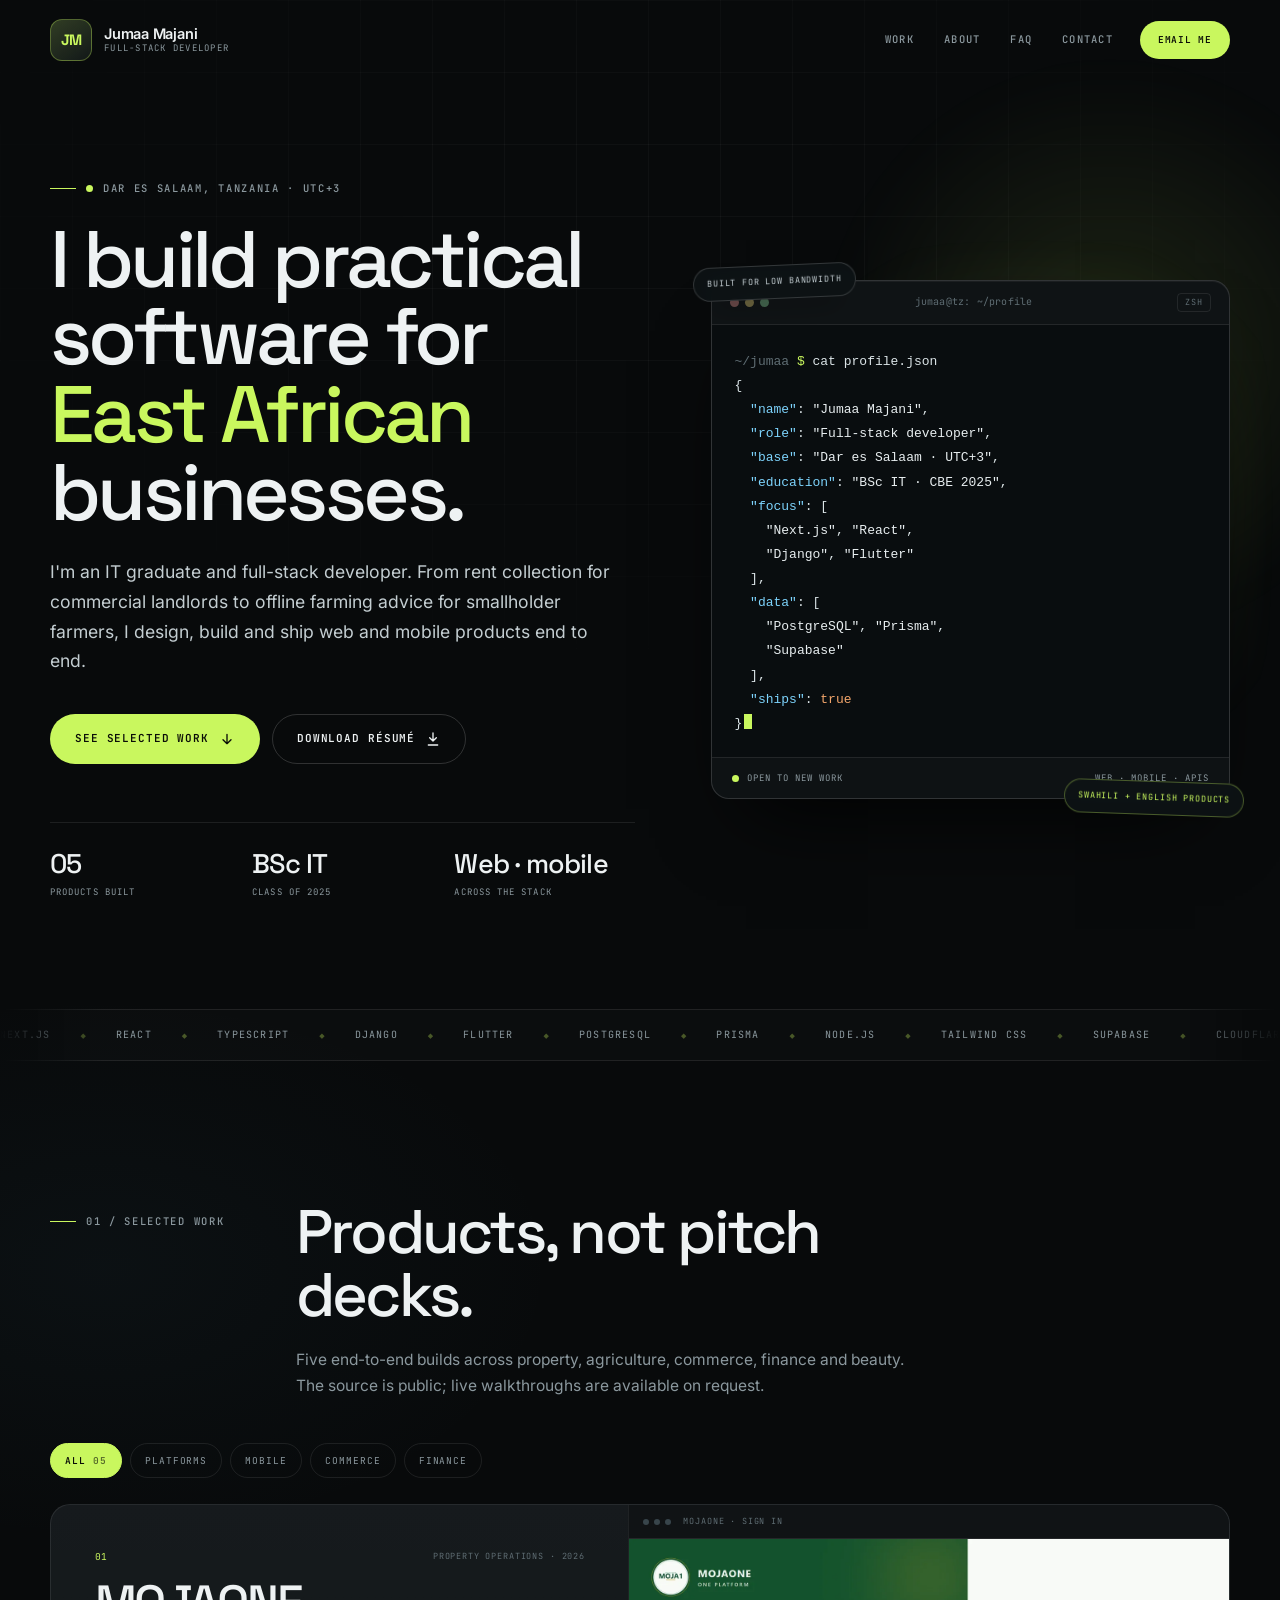
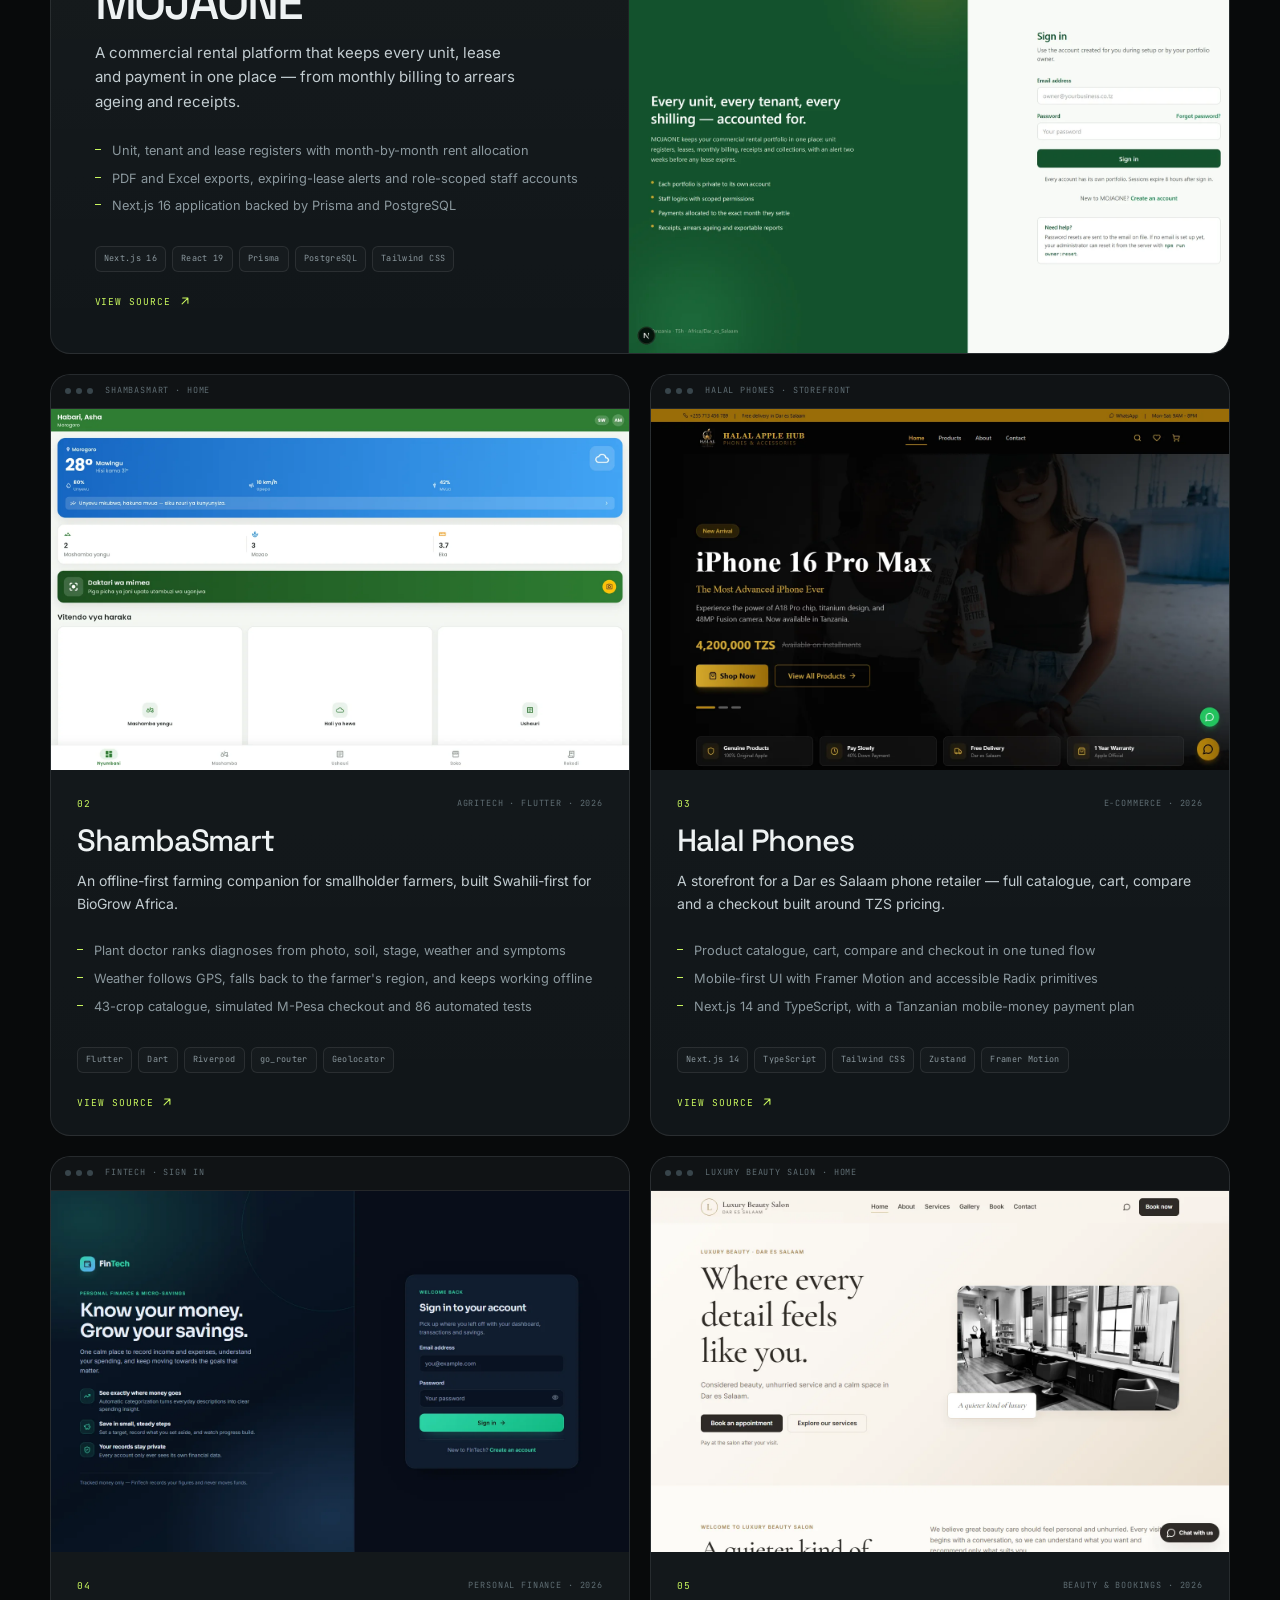
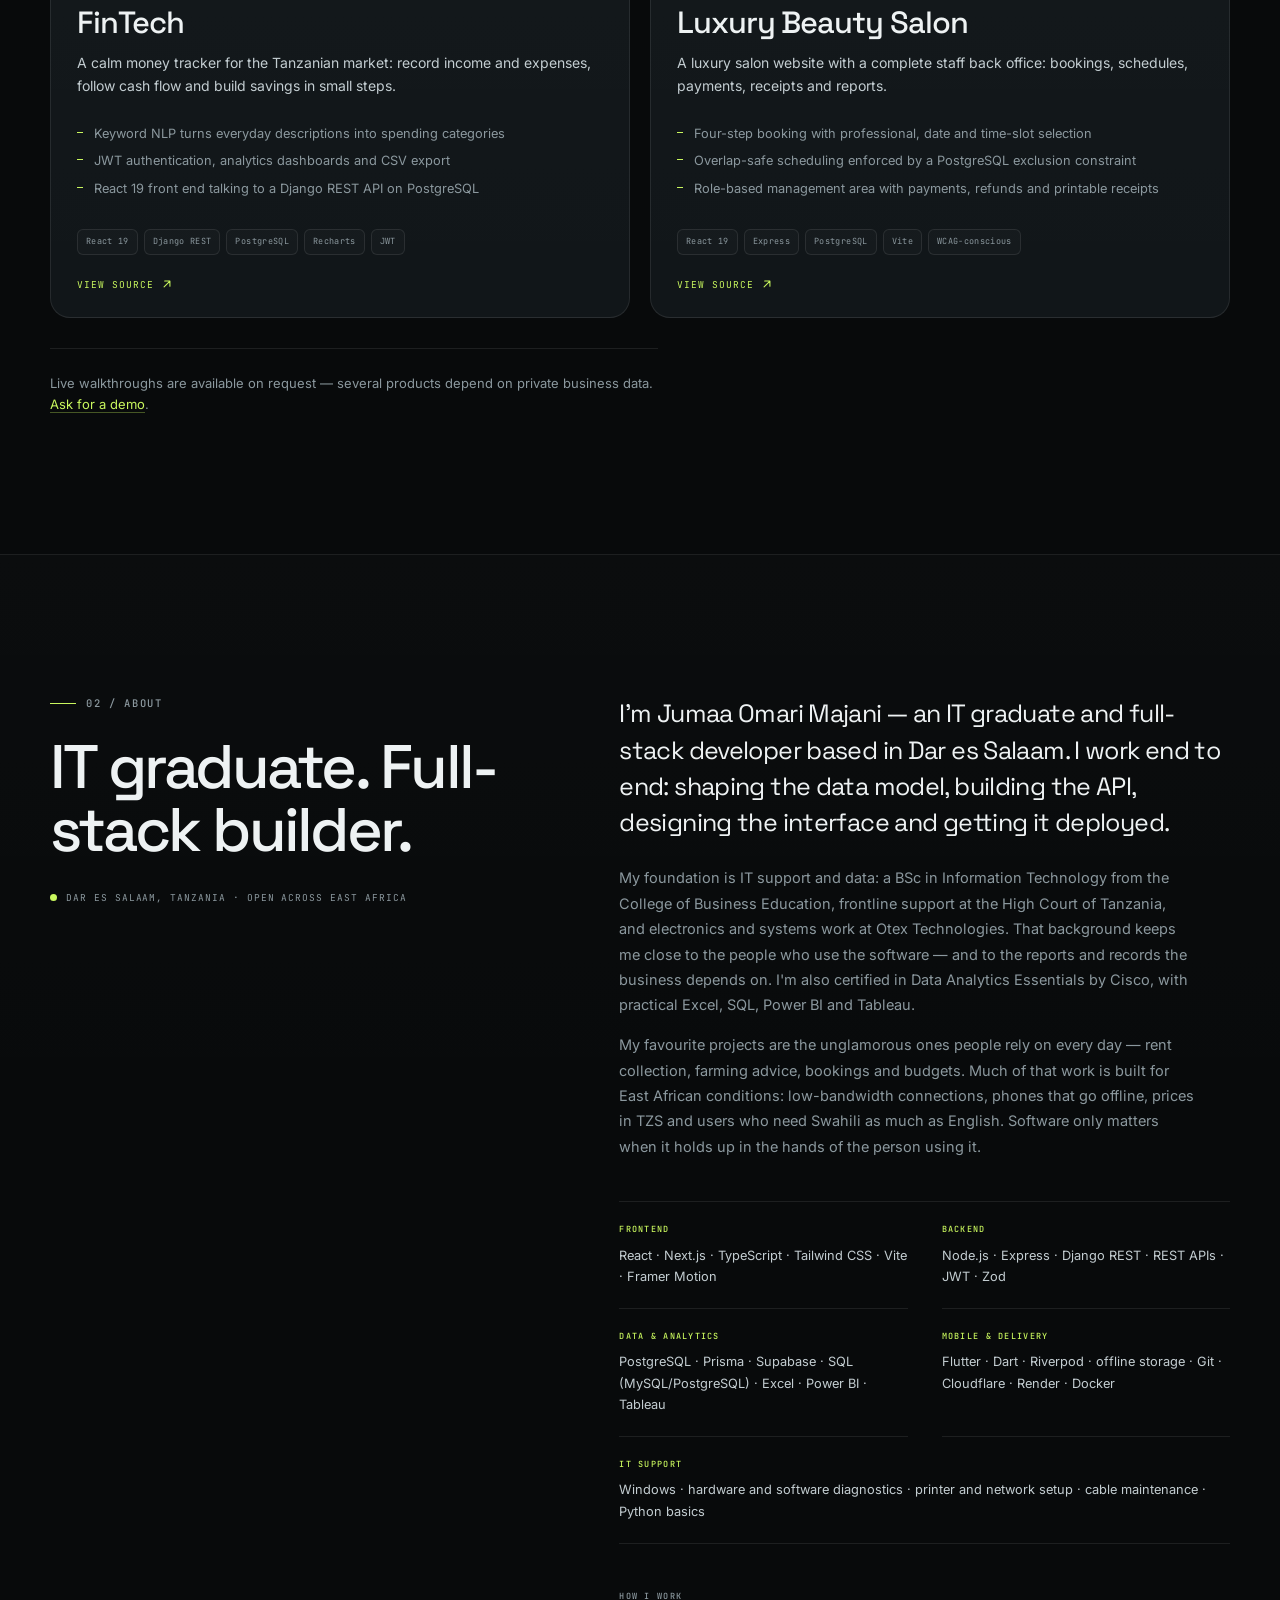
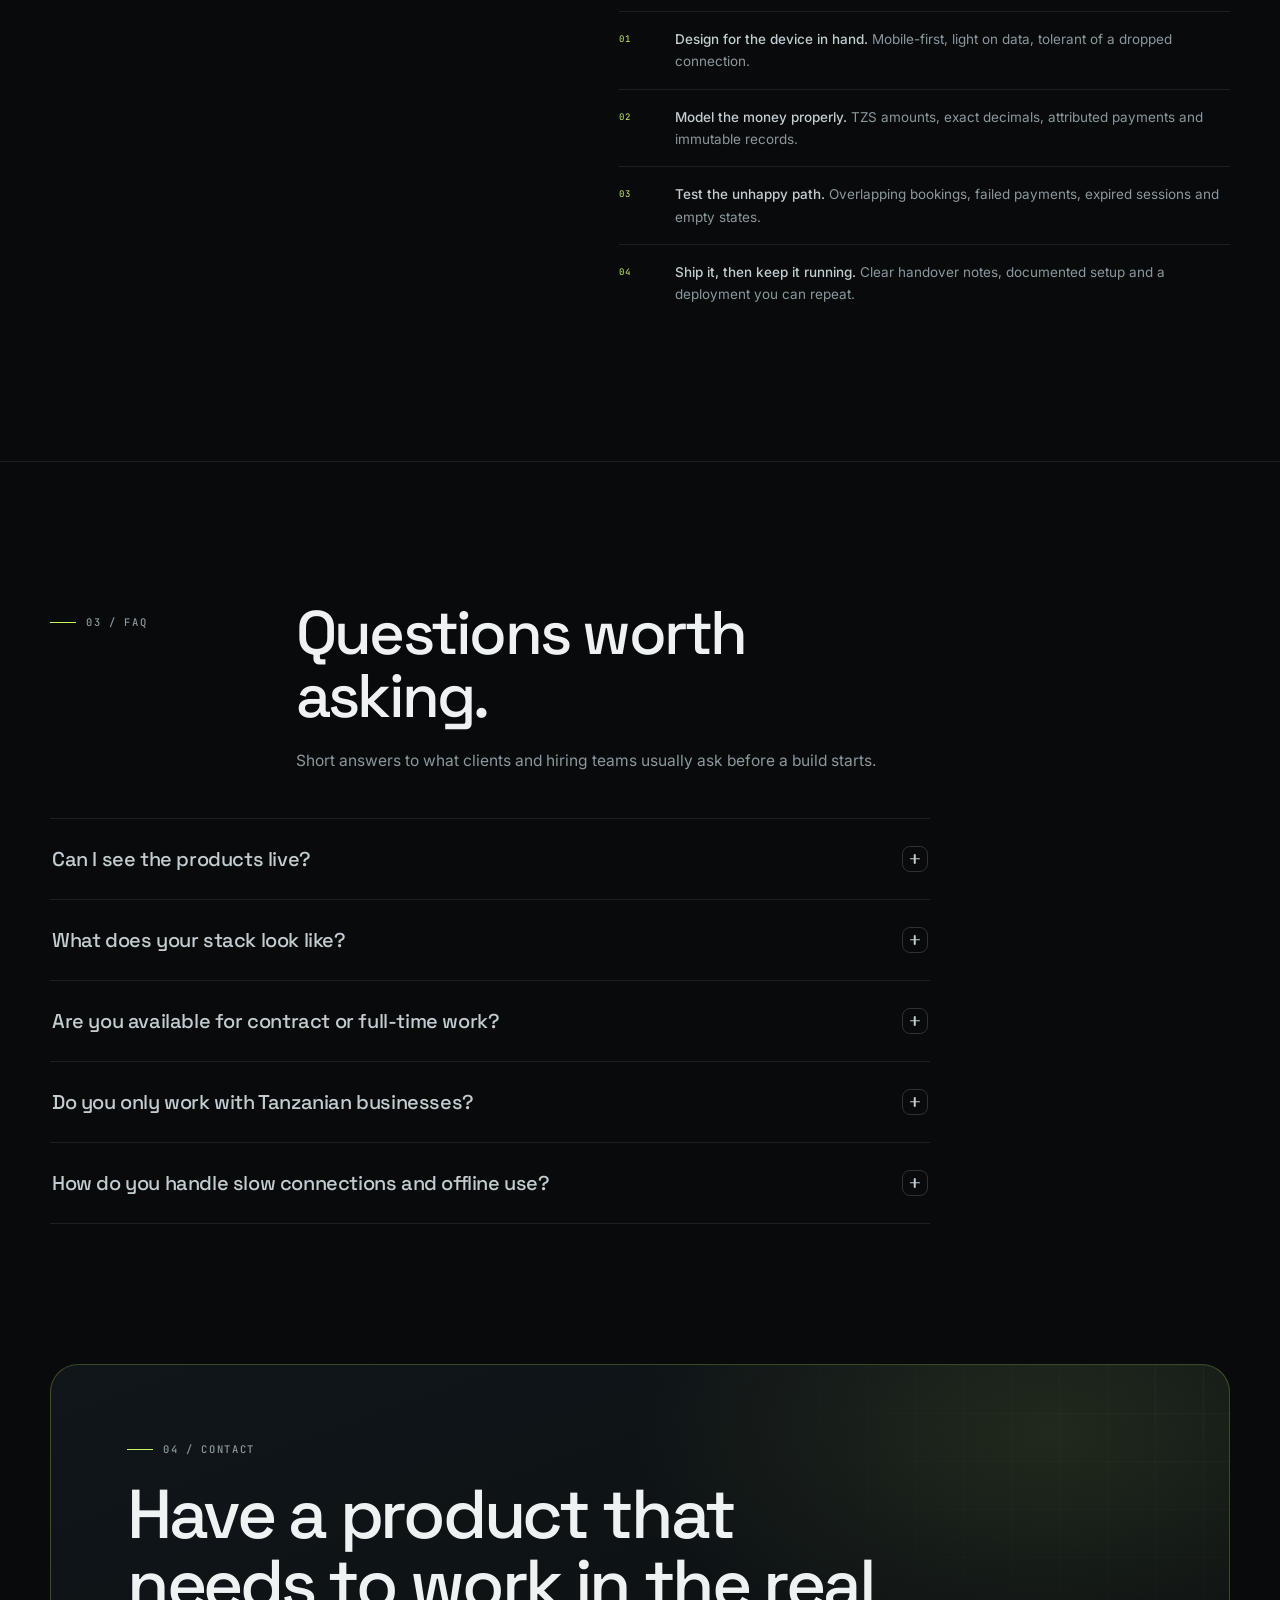
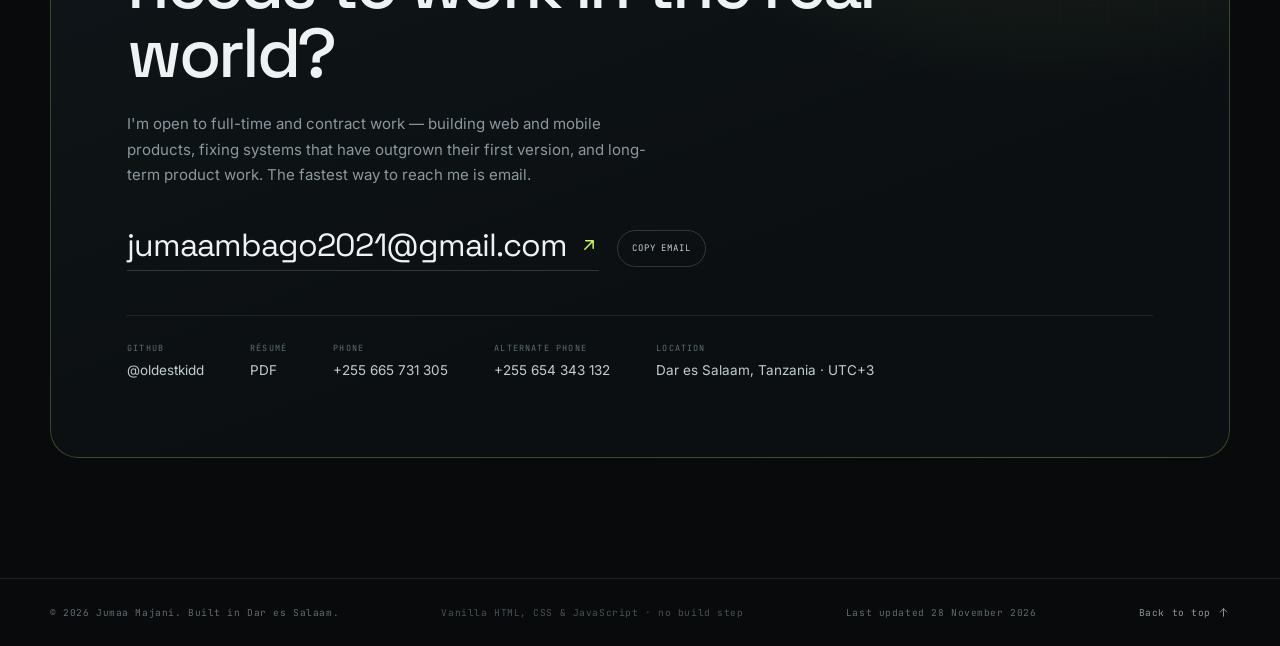
==== commit 1106bc96: "Add FAQ section, loading skeletons, UTM tagging and freshness date" ====
--- a/index.html
+++ b/index.html
@@ -77,6 +77,7 @@
       <nav class="nav" id="primary-nav" aria-label="Primary">
         <a class="nav__link" href="#work">Work</a>
         <a class="nav__link" href="#about">About</a>
+        <a class="nav__link" href="#faq">FAQ</a>
         <a class="nav__link" href="#contact">Contact</a>
         <a class="btn btn--small nav__cta" href="mailto:jumaambago2021@gmail.com">Email me</a>
         <a class="nav__mobile-cv" href="assets/jumaa-majani-cv.pdf" download>Download résumé (PDF)</a>
@@ -407,11 +408,75 @@
       </div>
     </section>
 
+    <section class="faq" id="faq">
+      <div class="container">
+        <div class="section-head" data-reveal>
+          <p class="eyebrow">03 / FAQ</p>
+          <div>
+            <h2>Questions worth asking.</h2>
+            <p class="section-lede">Short answers to what clients and hiring teams usually ask before a build starts.</p>
+          </div>
+        </div>
+
+        <div class="faq__list" data-reveal>
+          <details class="faq__item">
+            <summary>
+              <span>Can I see the products live?</span>
+              <span class="faq__icon" aria-hidden="true"></span>
+            </summary>
+            <div class="faq__body">
+              <p>Several products run on private business data, so instead of open links I give guided walkthroughs. Email me and we can schedule one — most take about twenty minutes.</p>
+            </div>
+          </details>
+
+          <details class="faq__item">
+            <summary>
+              <span>What does your stack look like?</span>
+              <span class="faq__icon" aria-hidden="true"></span>
+            </summary>
+            <div class="faq__body">
+              <p>React 19 and Next.js on the front end, Django REST or Express for APIs, PostgreSQL with Prisma for data, and Flutter when a project needs a native-feeling mobile app. Dashboards and reports lean on SQL, Power BI and Tableau.</p>
+            </div>
+          </details>
+
+          <details class="faq__item">
+            <summary>
+              <span>Are you available for contract or full-time work?</span>
+              <span class="faq__icon" aria-hidden="true"></span>
+            </summary>
+            <div class="faq__body">
+              <p>Both. I take on full-time roles and scoped contract builds — new products, rescue work on systems that have outgrown their first version, and ongoing maintenance. <a href="mailto:jumaambago2021@gmail.com?subject=Availability">Send a short brief</a> and I'll reply with a scope and timeline.</p>
+            </div>
+          </details>
+
+          <details class="faq__item">
+            <summary>
+              <span>Do you only work with Tanzanian businesses?</span>
+              <span class="faq__icon" aria-hidden="true"></span>
+            </summary>
+            <div class="faq__body">
+              <p>I'm based in Dar es Salaam and work remote-first across East Africa and beyond. I keep a UTC+3 schedule with several overlapping hours for European and Asian clients.</p>
+            </div>
+          </details>
+
+          <details class="faq__item">
+            <summary>
+              <span>How do you handle slow connections and offline use?</span>
+              <span class="faq__icon" aria-hidden="true"></span>
+            </summary>
+            <div class="faq__body">
+              <p>Mobile-first layouts, light payloads and honest empty states. Where the use case calls for it — like ShambaSmart — the app is offline-first with local storage and sync, and the interface is built Swahili-first rather than translated afterwards.</p>
+            </div>
+          </details>
+        </div>
+      </div>
+    </section>
+
     <section class="contact" id="contact">
       <div class="container">
         <div class="contact__panel" data-reveal>
           <div class="contact__glow" aria-hidden="true"></div>
-          <p class="eyebrow">03 / Contact</p>
+          <p class="eyebrow">04 / Contact</p>
           <h2>Have a product that needs to work in the real world?</h2>
           <p class="contact__lede">I'm open to full-time and contract work — building web and mobile products, fixing systems that have outgrown their first version, and long-term product work. The fastest way to reach me is email.</p>
 
@@ -454,6 +519,7 @@
     <div class="container footer__inner">
       <p>© <span id="year">2026</span> Jumaa Majani. Built in Dar es Salaam.</p>
       <p class="footer__build">Vanilla HTML, CSS &amp; JavaScript · no build step</p>
+      <p class="footer__updated">Last updated <time datetime="2026-11-28">28 November 2026</time></p>
       <a href="#top" class="footer__top">Back to top <svg class="icon" viewBox="0 0 24 24" aria-hidden="true"><path d="M12 19V5M6 11l6-6 6 6"/></svg></a>
     </div>
   </footer>
--- a/styles.css
+++ b/styles.css
@@ -1379,6 +1379,190 @@
   height: 13px;
 }
 
+.footer__updated {
+  color: var(--faint);
+}
+
+/* ---------- FAQ ---------- */
+
+.faq {
+  border-top: 1px solid var(--line);
+  padding: clamp(88px, 11vw, 140px) 0;
+}
+
+.faq__list {
+  max-width: 880px;
+  border-bottom: 1px solid var(--line);
+}
+
+.faq__item {
+  border-top: 1px solid var(--line);
+}
+
+.faq__item summary {
+  list-style: none;
+  display: flex;
+  align-items: center;
+  justify-content: space-between;
+  gap: 28px;
+  padding: 24px 2px;
+  cursor: pointer;
+  font-family: var(--display);
+  font-size: clamp(16.5px, 1.8vw, 20px);
+  font-weight: 500;
+  letter-spacing: -0.02em;
+  color: var(--text-soft);
+  transition: color 0.2s var(--ease);
+}
+
+.faq__item summary::-webkit-details-marker {
+  display: none;
+}
+
+.faq__item summary:hover {
+  color: var(--text);
+}
+
+.faq__item summary:focus-visible {
+  outline: 2px solid var(--accent);
+  outline-offset: 4px;
+  border-radius: 6px;
+}
+
+.faq__icon {
+  position: relative;
+  width: 26px;
+  height: 26px;
+  flex: none;
+  border: 1px solid var(--line-strong);
+  border-radius: 8px;
+  transition: border-color 0.2s var(--ease), color 0.2s var(--ease);
+}
+
+.faq__icon::before,
+.faq__icon::after {
+  content: "";
+  position: absolute;
+  top: 50%;
+  left: 50%;
+  width: 10px;
+  height: 1.5px;
+  background: currentColor;
+  border-radius: 1px;
+  transform: translate(-50%, -50%);
+  transition: transform 0.22s var(--ease);
+}
+
+.faq__icon::after {
+  transform: translate(-50%, -50%) rotate(90deg);
+}
+
+.faq__item[open] .faq__icon {
+  border-color: var(--accent-line);
+  color: var(--accent);
+}
+
+.faq__item[open] .faq__icon::after {
+  transform: translate(-50%, -50%) rotate(90deg) scaleX(0);
+}
+
+.faq__body {
+  padding: 0 2px 26px;
+  max-width: 66ch;
+}
+
+.faq__body p {
+  margin: 0;
+  color: var(--muted);
+  font-size: 14.5px;
+  line-height: 1.75;
+  animation: faq-in 0.24s var(--ease);
+}
+
+.faq__body a {
+  color: var(--accent);
+  border-bottom: 1px solid var(--accent-line);
+}
+
+.faq__body a:hover {
+  border-bottom-color: var(--accent);
+}
+
+@keyframes faq-in {
+  from {
+    opacity: 0;
+    transform: translateY(-4px);
+  }
+  to {
+    opacity: 1;
+    transform: none;
+  }
+}
+
+/* ---------- Loading skeletons ---------- */
+
+.project__shot {
+  position: relative;
+}
+
+.project__shot img {
+  opacity: 0;
+  transition: transform 0.7s var(--ease), opacity 0.5s var(--ease);
+}
+
+.project__shot.is-loaded img {
+  opacity: 1;
+}
+
+.project__shot::after {
+  content: "";
+  position: absolute;
+  inset: 0;
+  background: linear-gradient(
+    100deg,
+    var(--surface) 32%,
+    var(--surface-2) 50%,
+    var(--surface) 68%
+  );
+  background-size: 220% 100%;
+  animation: skeleton-shimmer 1.6s linear infinite;
+  transition: opacity 0.4s var(--ease);
+}
+
+.project__shot.is-loaded::after {
+  opacity: 0;
+  pointer-events: none;
+}
+
+@keyframes skeleton-shimmer {
+  from {
+    background-position: 120% 0;
+  }
+  to {
+    background-position: -120% 0;
+  }
+}
+
+/* ---------- Copy confirmation ---------- */
+
+.copy-btn.is-copied {
+  border-color: var(--accent-line);
+  color: var(--accent);
+  animation: copy-pulse 0.45s var(--ease);
+}
+
+@keyframes copy-pulse {
+  0% {
+    transform: scale(1);
+  }
+  40% {
+    transform: scale(0.96);
+  }
+  100% {
+    transform: scale(1);
+  }
+}
+
 /* ---------- Reveal ---------- */
 
 [data-reveal] {
--- a/noscript.css
+++ b/noscript.css
@@ -6,3 +6,11 @@
 .project {
   animation: none !important;
 }
+
+.project__shot img {
+  opacity: 1 !important;
+}
+
+.project__shot::after {
+  display: none !important;
+}
